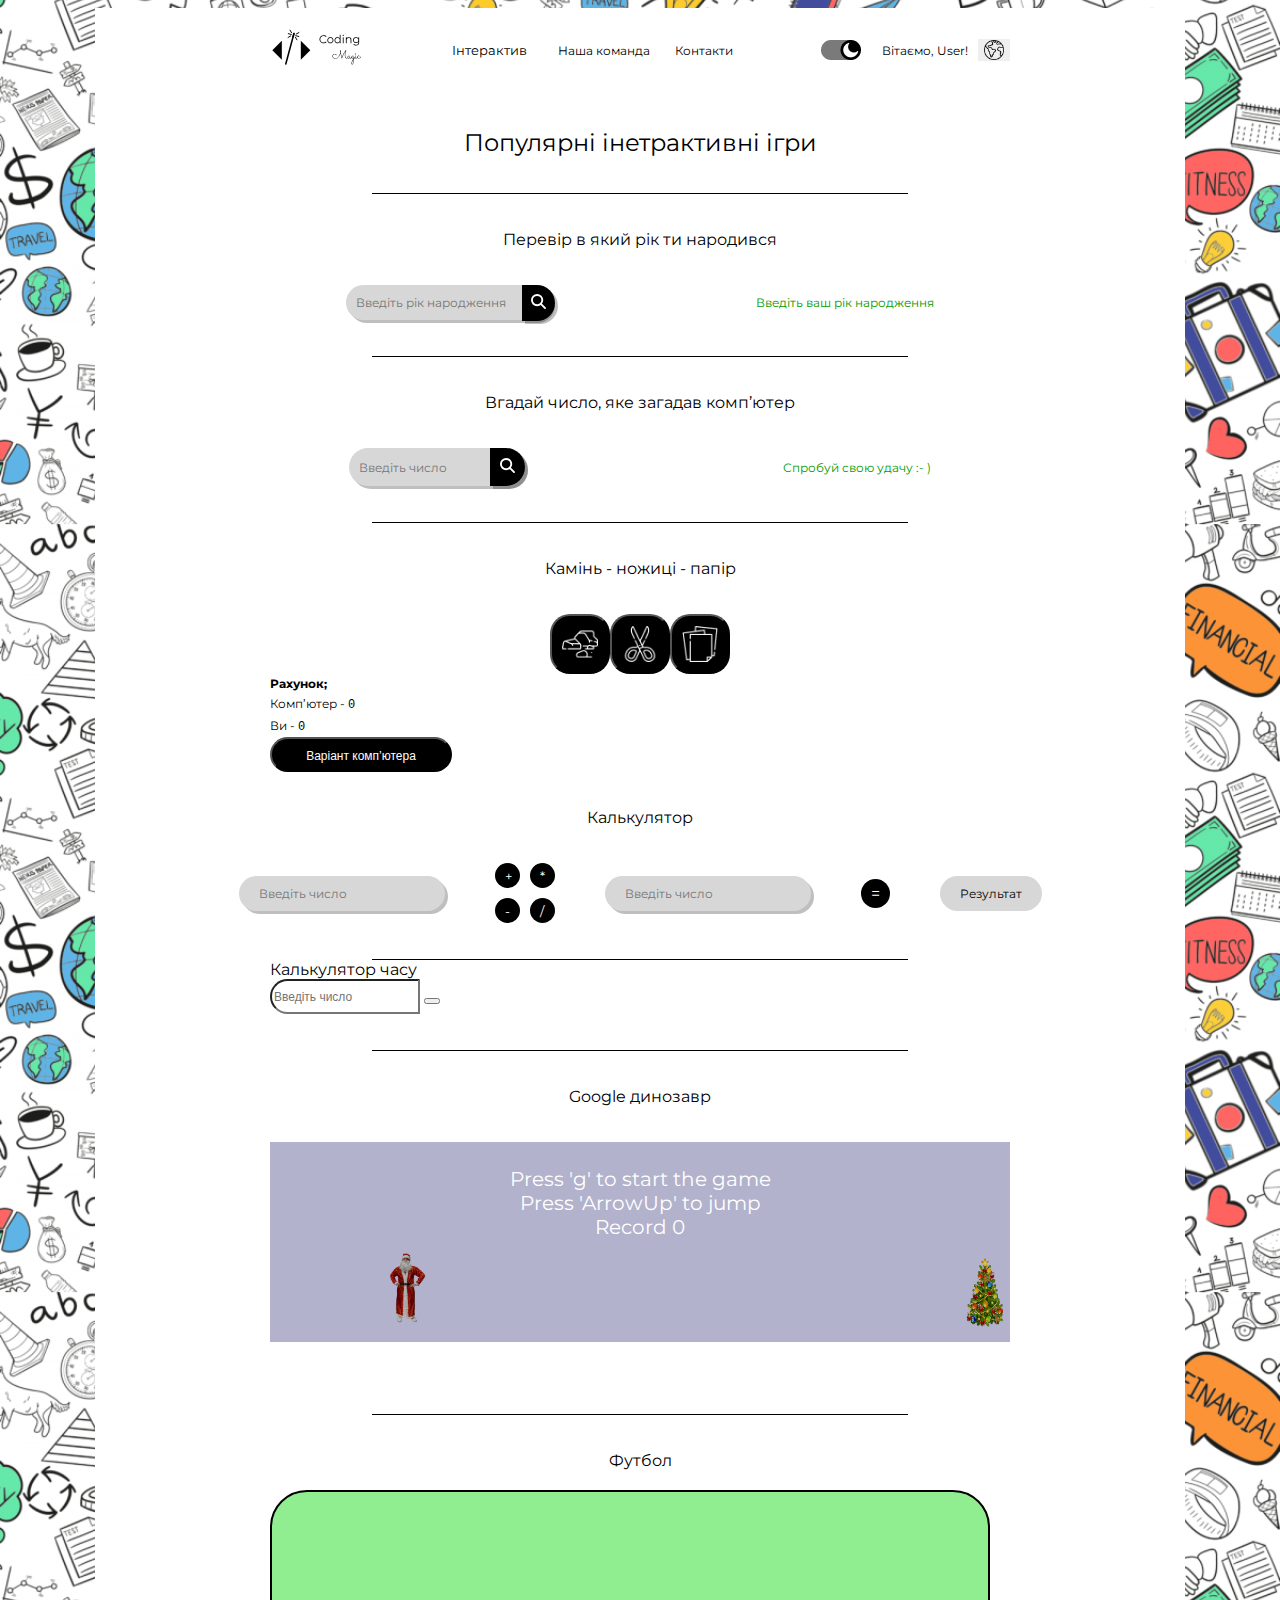
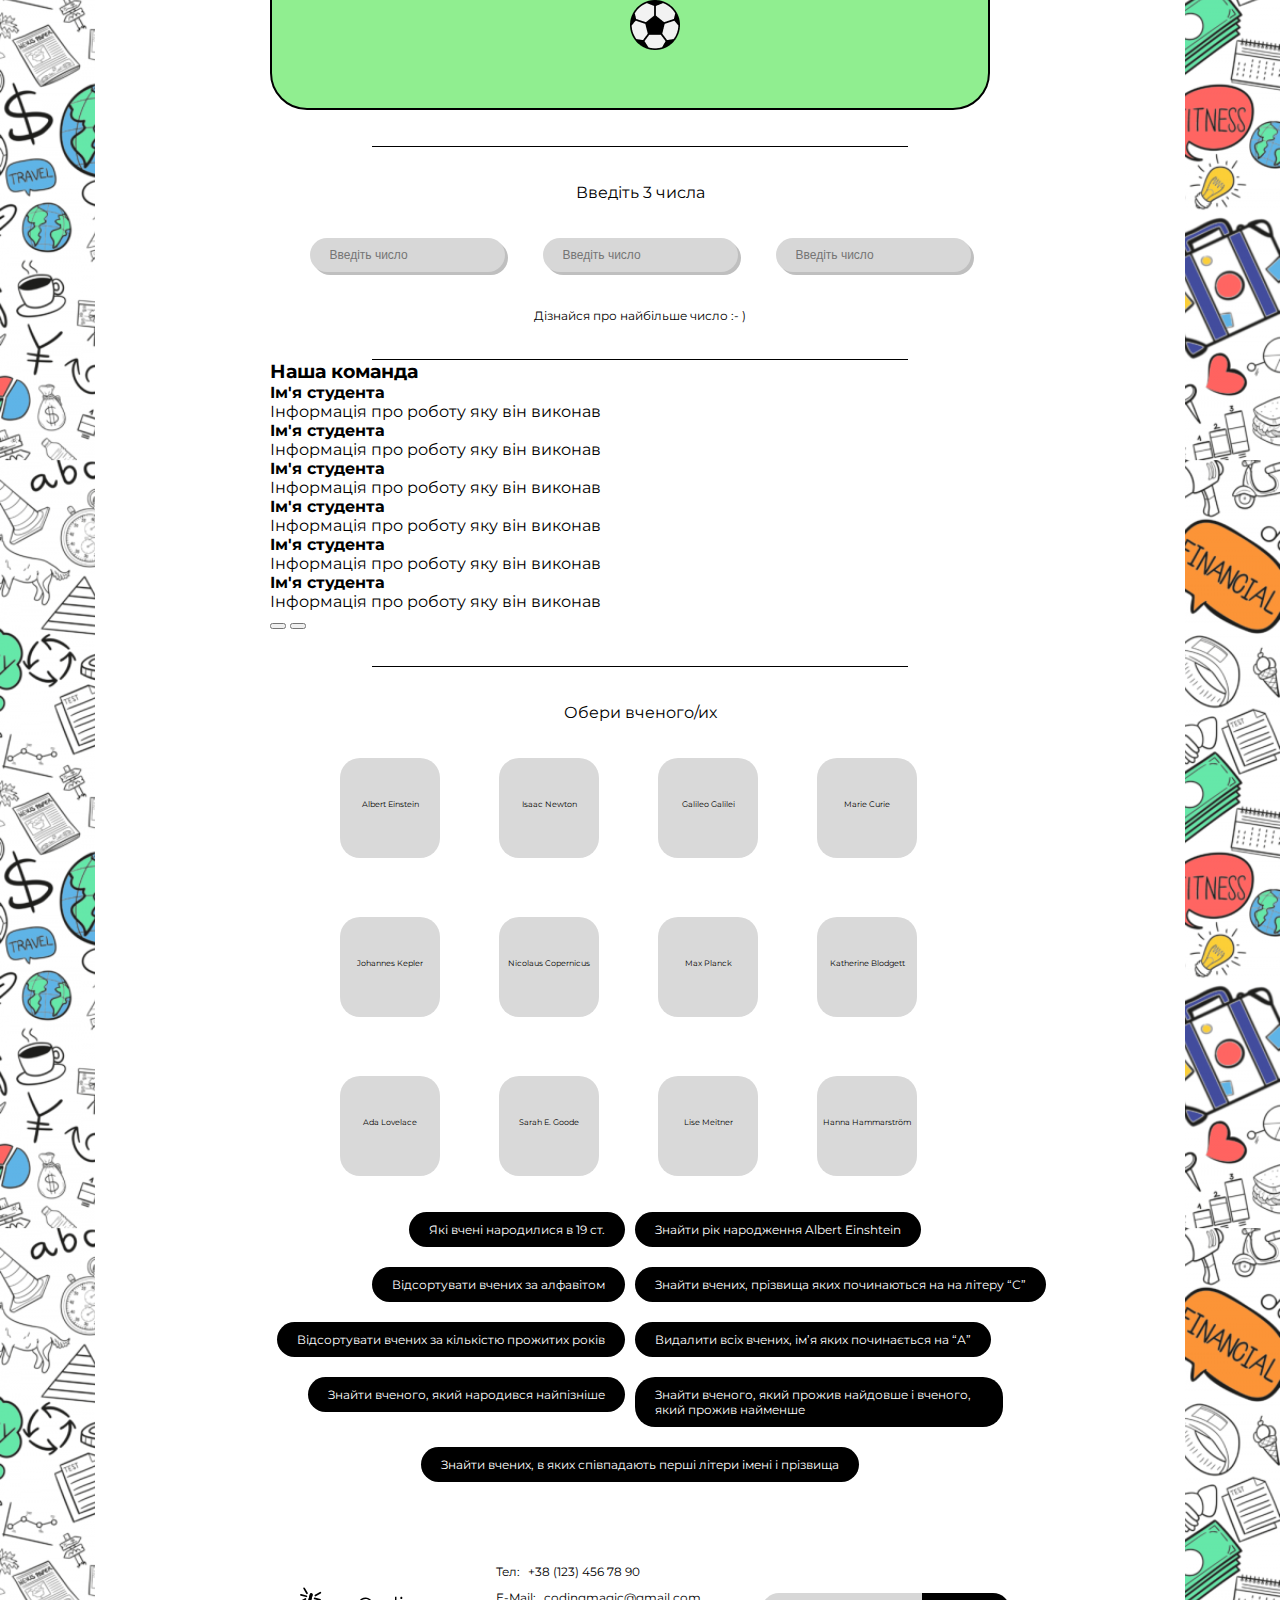
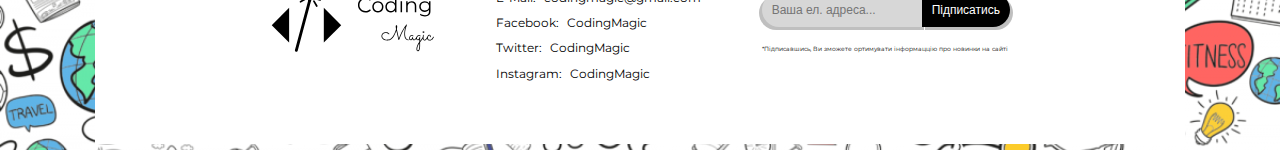
==== index.html @ 69a8126e "second push" ====
<!DOCTYPE html>
<html lang="ru">
  <head>
    <meta charset="UTF-8" />
    <meta name="viewport" content="width=device-width, initial-scale=1.0" />
    <title>JS PROJECT</title>
    <link rel="icon" type="image/png" href="./images/favicon.png" />
    <link rel="preconnect" href="https://fonts.googleapis.com" />
    <link rel="preconnect" href="https://fonts.gstatic.com" crossorigin />
    <link
      href="https://fonts.googleapis.com/css2?family=Montserrat:ital,wght@0,100..900;1,100..900&display=swap"
      rel="stylesheet"
    />
    <link rel="stylesheet" href="/sass/index.css" />
    <script type="module" src="/js/header.js"></script>
    <script type="module" src="/js/card-one.js"></script>
    <script type="module" src="/js/card-two.js"></script>
    <script type="module" src="/js/card-three.js"></script>
    <script type="module" src="/js/card-four.js"></script>
    <script type="module" src="/js/card-five.js"></script>
    <script type="module" src="/js/card-six.js"></script>
    <script type="module" src="/js/card-seven.js"></script>
    <script type="module" src="/js/card-eight.js"></script>
    <script type="module" src="/js/card-nine.js"></script>
    <script type="module" src="/js/card-ten.js"></script>
    <script type="module" src="/js/footer.js"></script>
  </head>
  <body>
    <header class="header">
      <div class="container">
        <ul class="header__list">
          <li class="header__item">
            <a href="./index.html">
              <svg class="logo" width="93px" height="38px">
                <use href="./images/symbol-defs.svg#icon-logo"></use>
              </svg>
            </a>
          </li>
          <li class="header__item">
            <ul class="header__nav">
              <li class="header__nav-item">
                <button type="button" class="header__text">Інтерактив</button>
                <ul class="header__select">
                  <li class="header__select-item">
                    <a href="#" id="header-all" class="header__select-link">Усe</a>
                  </li>
                  <li class="header__select-item">
                    <a href="#" id="header-nums" class="header__select-link"
                      >Числовий</a
                    >
                  </li>
                  <li class="header__select-item">
                    <a href="#" id="header-games" class="header__select-link"
                      >Ігровий</a
                    >
                  </li>
                  <li class="header__select-item">
                    <a href="#" id="header-see" class="header__select-link"
                      >Ознайомчий</a
                    >
                  </li>
                </ul>
              </li>
              <li class="header__nav-item">
                <a class="header__link" width="100px" href="index.html#card-nine"
                  >Наша команда</a
                >
              </li>
              <li class="header__nav-item">
                <a class="header__link" href="index.html#footer">Контакти</a>
              </li>
            </ul>
          </li>
          <li class="header__item">
            <div class="header__wrap">
              <button id="header-btn" class="header__btn">
                <img width="40px" height="20px" id="header-theme" src="./images/dark-version.png" alt="">
              </button>
              <p class="header__btn-text">Вітаємо, User!</p>
              <button type="button" class="header__open-modal" data-modal-open>
                <img
                  width="20px"
                  height="20px"
                  class="header__img"
                  src="./images/earth.png"
                  alt=""
                />
              </button>
              <div class="backdrop is-hidden" data-modal>
                <div class="modal">
                  <button
                    type="button"
                    class="modal__close-button"
                    data-modal-close
                  >
                    <svg width="15px" height="15px">
                      <use href="./images/symbol-defs.svg#icon-close-modal"></use>
                    </svg>
                  </button>
                  <p class="modal__text">
                    Привіт! <br />Ви потрапили на сайт інтерактивних ігор та завдань
                    <br />
                    Надіємось, що вам сподобається і ви отримаєте позитивні емоції!
                    <br />
                    Бажаємо Вам гарно провести час!
                  </p>
                  <form class="modal__form">
                    <label class="modal__label">Введіть своє ім’я:</label>
                    <input
                      type="text"
                      class="modal__input"
                      required
                      placeholder="Ваше ім’я..."
                      id="modal-input"
                    />
                    <button class="modal__btn" id="modal-btn">Зберегти</button>
                  </form>
                </div>
              </div>
            </div>
          </li>
        </ul>
      </div>
    </header>
    <section class="card-one">
      <div class="container">
        <h2 class="card-one__title">Популярні інетрактивні ігри</h2>
        <div class="card-two__line"></div>
        <h3 class="card-one__text">Перевір в який рік ти народився</h3>
        <div class="card-one__wrap">
          <form class="card-one__form">
            <input type="number" id="birthYear" class="card-one__input" placeholder="Введіть рік народження"/>
            <button id="checkButton" class="card-one__button">
              <svg width="15px" height="15px">
                <use href="./images/symbol-defs.svg#icon-lupa"></use>
              </svg>
            </button>
          </form>
          <span id="result">Введіть ваш рік народження</span>
        </div>
        <div class="card-two__line"></div>
      </div>
    </section>
    <section class="card-two">
      <div class="container">
        <h2 class="card-two__title">Вгадай число, яке загадав комп’ютер</h2>
        <div class="card-two__content">
          <form class="card-two__form">
            <input
            type="number"
            id="card-two-input"
            class="card-two__input"
            placeholder="Введіть число"
            required
          />
          <button class="card-two__btn" id="card-two-btn" type="button">
            <svg width="15px" height="15px">
              <use href="./images/symbol-defs.svg#icon-lupa"></use>
            </svg>
          </button>
          </form>
          <p class="card-two__text">Спробуй свою удачу :- )</p>
        </div>
        <div class="card-two__line"></div>
      </div>
    </section>
    <section class="card-three">
      <div class="container">
        <h2 class="card-three__text">Камінь - ножиці - папір</h2>
    
        <div class="card-three__form">
          <button class="card-three__stone" id="card-three-stone" type="button">
            <img src="./images/stone.png" alt="камінь" />
          </button>
          <button class="card-three__scissors" id="card-three-scissors" type="button">
            <img src="./images/scissors.png" alt="ножиці" />
          </button>
          <button class="card-three__paper" id="card-three-paper" type="button">
            <img src="./images/paper.png" alt="папір" />
          </button>
        </div>
    
        <div class="card-three__list">
          <h3 class="card-three__item">Рахунок;</h3>
          <p class="card-three__item">Комп’ютер - <samp id="card-three-item">0</samp></p>
          <p class="card-three__item">Ви - <samp id="card-three-item">0</samp></p>
        </div>
        <h4 class="card-three__block" id="card-three-block"></h4>
    
        <button class="card-three__btn" id="card-three-btn">Варіант комп’ютера</button>
        <div class="card-three__line"></div>
      </div>
    </section>
    <section class="card-four">
      <div class="container">
        <h2 class="card-four__title">Калькулятор</h2>
        <div class="card-four__content">
          <input
            class="card-four__input"
            type="number"
            placeholder="Введіть число"
            id="n1"
          />
          <ul class="card-four__list" id="operators">
            <li class="card-four__operation">
              <button class="card-four__button" id="add">+</button>
              <button class="card-four__button" id="remove">-</button>
            </li>
            <li class="card-four__operation">
              <button class="card-four__button" id="moltiplicate">*</button>
              <button class="card-four__button" id="divis">/</button>
            </li>
          </ul>
          <input
            class="card-four__input"
            type="number"
            placeholder="Введіть число"
            id="n2"
          />
          <span class="card-four__span">=</span>
          <p class="card-four__input" id="result-four">Результат</p>
        </div>
        <div class="card-two__line"></div>
      </div>
    </section>
    <section class="card-five">
      <div class="card-five__link container">
        <h2 class="card-five__title">Калькулятор часу</h2>
    
        <form action="">
          <input
            class="card-five__input"
            type="text"
            id="name"
            placeholder="Введіть число"
          />
          <button class="card-five__btn">
            <!-- <img class="card-five-icon" src="Group 104.png" alt="" /> -->
          </button>
          <div class="card-two__line"></div>
        </form>
      </div>
    </section>
    <section class="card-six dino container">
      <h2 class="dino-title">Google динозавр</h2>
      <div class="dino-container">
        <div class="dino-overlay">
          <p class="dino-results"></p>
          <button class="dino-but">
            Restart
            <svg
              xmlns="http://www.w3.org/2000/svg"
              viewBox="0 0 50 50"
              width="35px"
              height="35px"
            >
              <path
                d="M 25 2 A 1.0001 1.0001 0 1 0 25 4 C 36.609534 4 46 13.390466 46 25 C 46 36.609534 36.609534 46 25 46 C 13.390466 46 4 36.609534 4 25 C 4 18.307314 7.130711 12.364806 12 8.5195312 L 12 15 A 1.0001 1.0001 0 1 0 14 15 L 14 6.5507812 L 14 5 L 4 5 A 1.0001 1.0001 0 1 0 4 7 L 10.699219 7 C 5.4020866 11.214814 2 17.712204 2 25 C 2 37.690466 12.309534 48 25 48 C 37.690466 48 48 37.690466 48 25 C 48 12.309534 37.690466 2 25 2 z"
              />
            </svg>
          </button>
        </div>
        <p class="dino-points"></p>
        <img
          class="dino-player"
          src="./images/mykola.png"
        />
        <img
          class="dino-cactus"
          src="./images/tree.png"
        />
      </div>
    </section>
    <section class="card-seven">
      <div class="container">
        <div class="card-two__line"></div>
        <h2 class="card-seven__title">Футбол</h2>
        <div id="pool" class="pool">
          <img id="ball" class="ball" src="./images/ball.png" alt="ball" />
        </div>
        <div class="card-two__line"></div>
      </div>
    </section>
    <section class="card-eight">
      <div class="container">
        <h2 class="card-eight__title">Введіть 3 числа</h2>
        <div class="card-eight__content">
          <input
            type="text"
            class="card-eight__input"
            id="card-eight-input-one"
            placeholder="Введіть число"
            required
          />
          <input
            type="text"
            class="card-eight__input"
            id="card-eight-input-two"
            placeholder="Введіть число"
            required
          />
          <input
            type="text"
            class="card-eight__input"
            id="card-eight-input-three"
            placeholder="Введіть число"
            required
          />
        </div>
        <p class="card-eight__text">Дізнайся про найбільше число :- )</p>
        <div class="card-two__line"></div>
      </div>
    </section>
    <section class="card-nine" id="card-nine">
      <div class="container">
      <h3>Наша команда</h3>
      <div class="div-card">
          <div class="one">
              <!-- <img src="" alt=""> -->
              <h4>Ім'я студента</h4>
              <p>Інформація про роботу яку він виконав</p>
          </div>
          <div class="two">
  <!--             <img src=""
                   alt=""> -->
              <h4>Ім'я студента</h4>
              <p>Інформація про роботу яку він виконав</p>
          </div>
          <div class="three">
  <!--             <img src=""
                   alt=""> -->
              <h4>Ім'я студента</h4>
              <p>Інформація про роботу яку він виконав</p>
          </div>
          <div class="four">
  <!--             <img src=""
                   alt=""> -->
              <h4>Ім'я студента</h4>
              <p>Інформація про роботу яку він виконав</p>
          </div>
          <div class="five">
  <!--             <img src=""
                   alt=""> -->
              <h4>Ім'я студента</h4>
              <p>Інформація про роботу яку він виконав</p>
          </div>
          <div class="six">
  <!--             <img src=""
                   alt=""> -->
              <h4>Ім'я студента</h4>
              <p>Інформація про роботу яку він виконав</p>
          </div>
          <ul>
              <li class="mini-line"></li>
              <li class="mini-line"></li>
              <li class="mini-line"></li>
          </ul>
          <button class="our-team-btn"></button>
          <button class="our-team-btn"></button>
          <div class="line"></div>
      </div>
      </div>
  </section>
  <section class="card-ten">
    <div class="container">
      <div class="card-two__line"></div>
      <h2 class="card-ten__title">Обери вченого/их</h2>
      <ul class="card-ten__list">
        <li class="card-ten__item">
          <p class="card-ten__text">Albert Einstein</p>
        </li>
        <li class="card-ten__item">
          <p class="card-ten__text">Isaac Newton</p>
        </li>
        <li class="card-ten__item">
          <p class="card-ten__text">Galileo Galilei</p>
        </li>
        <li class="card-ten__item">
          <p class="card-ten__text">Marie Curie</p>
        </li>
        <li class="card-ten__item">
          <p class="card-ten__text">Johannes Kepler</p>
        </li>
        <li class="card-ten__item">
          <p class="card-ten__text">Nicolaus Copernicus</p>
        </li>
        <li class="card-ten__item">
          <p class="card-ten__text">Max Planck</p>
        </li>
        <li class="card-ten__item">
          <p class="card-ten__text">Katherine Blodgett</p>
        </li>
        <li class="card-ten__item">
          <p class="card-ten__text">Ada Lovelace</p>
        </li>
        <li class="card-ten__item">
          <p class="card-ten__text">Sarah E. Goode</p>
        </li>
        <li class="card-ten__item">
          <p class="card-ten__text">Lise Meitner</p>
        </li>
        <li class="card-ten__item">
          <p class="card-ten__text">Hanna Hammarström</p>
        </li>
      </ul>
      <ul class="card-ten__button">
        <li class="card-ten__wrap">
          <ul class="card-ten__button-one">
            <li class="card-ten__button-item">
              <button class="card-ten__btn" id="btn1" type="button">
                Які вчені народилися в 19 ст.
              </button>
            </li>
            <li class="card-ten__button-item">
              <button class="card-ten__btn" id="btn2" type="button">
                Відсортувати вчених за алфавітом
              </button>
            </li>
            <li class="card-ten__button-item">
              <button class="card-ten__btn" id="btn3" type="button">
                Відсортувати вчених за кількістю прожитих років
              </button>
            </li>
            <li class="card-ten__button-item">
              <button class="card-ten__btn" id="btn4" type="button">
                Знайти вченого, який народився найпізніше
              </button>
            </li>
          </ul>
          <ul class="card-ten__button-two">
            <li class="card-ten__button-item">
              <button class="card-ten__btn" id="btn5" type="button">
                Знайти рік народження Albert Einshtein
              </button>
            </li>
            <li class="card-ten__button-item">
              <button class="card-ten__btn" id="btn6" type="button">
                Знайти вчених, прізвища яких починаються на на літеру “С”
              </button>
            </li>
            <li class="card-ten__button-item">
              <button class="card-ten__btn" id="btn7" type="button">
                Видалити всіх вчених, ім’я яких починається на “А”
              </button>
            </li>
            <li class="card-ten__button-item">
              <button class="card-ten__btn" id="btn8" type="button">
                Знайти вченого, який прожив найдовше і вченого, який прожив найменше
              </button>
            </li>
          </ul>
        </li>
        <li class="card-ten__last-btn">
          <button class="card-ten__btn" id="btn9" type="button">
            Знайти вчених, в яких співпадають перші літери імені і прізвища
          </button>
        </li>
      </ul>
    </div>
  </section>
  <footer class="footer" id="footer">
    <div class="container">
      <ul class="footer__list">
        <li class="footer__item">
          <a href="./index.html">
            <svg class="logo" width="165px" height="70px">
              <use href="./images/symbol-defs.svg#icon-logo"></use>
            </svg>
          </a>
        </li>
        <li class="footer__item">
          <ul class="footer__contact">
            <li class="footer__contact-item">
              <p class="footer__contact-text">Тел: </p>
              <a class="footer__link" href="tel:+381234567890"
                > +38 (123) 456 78 90</a
              >
            </li>
            <li class="footer__contact-item">
              <p class="footer__contact-text">E-Mail: </p>
              <a class="footer__link" href="mailto:codingmagic@gmail.com"
                > codingmagic@gmail.com</a
              >
            </li>
            <li class="footer__contact-item">
              <p class="footer__contact-text">Facebook: </p>
              <a class="footer__link" href="#"> CodingMagic</a>
            </li>
            <li class="footer__contact-item">
              <p class="footer__contact-text">Twitter: </p>
              <a class="footer__link" href="#"> CodingMagic</a>
            </li>
            <li class="footer__contact-item">
              <p class="footer__contact-text">Instagram: </p>
              <a class="footer__link" href="#"> CodingMagic</a>
            </li>
          </ul>
        </li>
        <li class="footer__item">
          <div class="footer__subscribe">
            <form class="footer__form">
              <input
                type="email"
                required
                id="footer-input"
                class="footer__input"
                placeholder="Ваша ел. адреса..."
              />
              <button
                type="submit"
                class="footer__btn"
                footer-modal-open
                id="footer-btn"
              >
                Підписатись
              </button>
            </form>
            <div class="backdrop is-hidden" footer-modal>
              <div class="footer-modal">
                <button
                  type="button"
                  class="footer-modal__close-button"
                  footer-modal-close
                >
                  <svg width="15px" height="15px">
                    <use href="./images/symbol-defs.svg#icon-close-modal"></use>
                  </svg>
                </button>
                <h2 class="footer-modal__title">Дякую за підписку!</h2>
              </div>
            </div>
            <p class="footer__subtext">
              *Підписавшись, Ви зможете ортимувати інформаццію про новинки на
              сайті
            </p>
          </div>
        </li>
      </ul>
    </div>
  </footer>
                                          
  </body>
</html>
---- sass/index.css ----
html {
  scroll-behavior: smooth;
}

body {
  box-sizing: border-box;
  font-family: "Montserrat", sans-serif;
  background-image: url(../images/background.png);
  background-size: 100%;
  background-position: center;
}

.container {
  max-width: 1090px;
  padding: 0 175px;
  margin: 0 auto;
  background-color: #fff;
  color: #000;
}

.dark-theme {
  color: #fff;
  background-color: rgb(138, 132, 132);
}
.dark-theme .pool {
  background-color: rgb(75, 128, 75);
}
.dark-theme input {
  background-color: rgb(90, 90, 90);
  color: #fff;
}
.dark-theme a {
  color: #fff;
}
.dark-theme p {
  color: white;
}
.dark-theme .modal {
  background-color: rgb(54, 54, 54);
}
.dark-theme #result {
  color: white;
}
.dark-theme h2 {
  color: white;
}
.dark-theme .footer-modal {
  background-color: rgb(54, 54, 54);
}
.dark-theme .card-ten__item {
  background-color: rgb(54, 54, 54);
}
.dark-theme .dino-points {
  color: black;
  font-weight: 700;
}
.dark-theme .dino-container {
  background-color: rgb(64, 46, 224);
}
.dark-theme .header__select-link {
  background-color: rgb(54, 54, 54);
}
.dark-theme .header__select-link:hover {
  color: rgb(54, 54, 54);
}
.dark-theme .header__select {
  border: 1px solid white;
  background-color: rgb(54, 54, 54);
}
.dark-theme .header__text {
  color: white;
}
.dark-theme .logo {
  fill: white;
}
.dark-theme .card-four__input {
  background-color: rgb(90, 90, 90);
  color: #fff;
}

.light-theme {
  background-color: #fff;
  color: #000;
}

input {
  font-size: 12px;
}

ul,
ol {
  list-style: none;
  padding: 0;
  margin: 0;
}

h1,
h2,
h3,
h4,
h5,
h6,
p {
  margin-bottom: 0;
  margin-top: 0;
}

a {
  text-decoration: none;
  cursor: pointer;
}

*,
::after,
::before {
  box-sizing: border-box;
}

img {
  display: block;
  width: 100%;
}

.header__link {
  font-size: 12px;
  color: #000;
  display: block;
}
.header__nav-item {
  font-size: 12px;
  color: #000;
  display: block;
}
.header__nav-item:not(:last-child) {
  margin-right: 25px;
}
.header__btn-text {
  color: #000;
  font-size: 12px;
  position: relative;
}
.header__text {
  font-family: "Montserrat";
  background-color: transparent;
  border: none;
  display: flex;
  align-items: center;
}
.header__svg {
  margin-left: 8px;
}
.header__select {
  display: none;
  font-size: 12px;
  color: #000;
  position: absolute;
  top: 80px;
  left: 600px;
  border-radius: 0 0 20px 20px;
  border-bottom: 1px solid #000;
  border-left: 1px solid #000;
  border-right: 1px solid #000;
  background-color: white;
}
.header__select-link {
  padding: 10px 49px;
  display: flex;
  justify-content: center;
  font-size: 12px;
  color: #000;
  transition: background ease-in-out 200ms;
}
.header__select-link:hover {
  background-color: #f1f1f1;
}
.header__select-link:last-child {
  border-radius: 20px;
}
.header__btn {
  background-color: transparent;
  border: none;
  cursor: pointer;
  margin-right: 15px;
}
.header__open-modal {
  margin-left: 10px;
  border: none;
  cursor: pointer;
  background-color: transperent;
}
.header__list {
  display: flex;
  align-items: center;
  justify-content: space-between;
  padding: 21px 0;
}
.header__nav {
  display: flex;
  align-items: center;
}
.header__wrap {
  display: flex;
  align-items: center;
  justify-content: space-around;
}

.backdrop {
  position: fixed;
  top: 0;
  left: 0;
  width: 100%;
  height: 100%;
  background-color: rgba(0, 0, 0, 0.2);
}

.backdrop.is-hidden {
  opacity: 0;
  visibility: hidden;
  pointer-events: none;
}

.modal {
  padding: 30px;
  position: absolute;
  top: 50%;
  left: 50%;
  transform: translate(-50%, -50%);
  width: 576px;
  background-color: #fff;
  border-radius: 20px;
  box-shadow: 0px 2px 1px 0px rgba(0, 0, 0, 0.2), 0px 1px 1px 0px rgba(0, 0, 0, 0.14), 0px 1px 3px 0px rgba(0, 0, 0, 0.12);
}
.modal__close-button {
  background-color: transparent;
  border: none;
  position: relative;
  left: 499px;
  cursor: pointer;
}
.modal__text {
  font-size: 12px;
  text-align: center;
  margin-bottom: 42px;
}
.modal__label {
  font-size: 12px;
  text-align: center;
  margin-bottom: 18px;
}
.modal__input {
  border-radius: 20px;
  padding: 10px 0 10px 10px;
  background-color: #D7D7D7;
  color: #7E7E7E;
  border: none;
  margin: 0 auto;
  margin-bottom: 18px;
  width: 169px;
}
.modal__btn {
  margin: 0 auto;
  box-shadow: 3px 3px 0 0 rgba(0, 0, 0, 0.25);
  border-radius: 20px;
  padding: 10px 20px;
  border: none;
  background-color: #000;
  color: #fff;
  display: flex;
  cursor: pointer;
  justify-content: center;
}
.modal__form {
  display: flex;
  flex-direction: column;
  background-image: url(../images/modal-hello.png);
  background-repeat: no-repeat;
  background-size: 100%;
}

.logo {
  fill: black;
}

.header__select {
  display: none;
}

.header__select.visible {
  display: block;
}

.card-one__title {
  font-size: 24px;
  display: flex;
  justify-content: center;
  padding-top: 36px;
  font-weight: 400;
}

.card-one__line {
  margin: 0 auto;
  margin-top: 36px;
  border: 1px solid black;
}

.card-one__text {
  margin-top: 36px;
  font-size: 16px;
  display: flex;
  justify-content: center;
  font-weight: 400;
}

.card-one__input {
  border: none;
  border-radius: 20px;
  padding: 10px;
  padding-right: 30px;
  background-color: #D7D7D7;
  box-shadow: 3px 3px 0 0 rgba(0, 0, 0, 0.25);
  font-family: "Montserrat";
}

.card-one__button {
  cursor: pointer;
  margin-left: -30px;
  border: none;
  padding: 9px;
  border-radius: 0 20px 20px 0;
  background-color: #000;
  box-shadow: 3px 3px 0 0 rgba(0, 0, 0, 0.25);
  margin-bottom: -1px;
  margin-right: 50px;
}

.card-one__form {
  display: flex;
  align-items: center;
}

.card-one__wrap {
  display: flex;
  align-items: center;
  justify-content: space-around;
  margin-top: 36px;
}

#result {
  font-size: 12px;
  color: #039900;
}

.card-two__title {
  font-size: 16px;
  font-weight: 400;
  display: flex;
  justify-content: center;
  padding-top: 36px;
  margin-bottom: 36px;
}
.card-two__input {
  border: none;
  border-radius: 20px;
  padding: 10px;
  padding-right: 0px;
  background-color: #D7D7D7;
  box-shadow: 3px 3px 0 0 rgba(0, 0, 0, 0.25);
  font-family: "Montserrat";
}
.card-two__form {
  display: flex;
  margin-right: 100px;
}
.card-two__btn {
  cursor: pointer;
  margin-left: -35px;
  border: none;
  padding: 10px;
  border-radius: 0 20px 20px 0;
  background-color: #000;
  box-shadow: 3px 3px 0 0 rgba(0, 0, 0, 0.25);
}
.card-two__text {
  font-size: 12px;
  color: #039900;
}
.card-two__content {
  display: flex;
  justify-content: space-around;
  align-items: center;
}
.card-two__line {
  width: 536px;
  padding-top: 36px;
  border-bottom: 1px solid #000;
  margin: 0 auto;
}

.card-three__text {
  font-size: 16px;
  color: #000;
  text-align: center;
  padding-top: 36px;
  font-weight: 400;
  margin-bottom: 36px;
}

.card-three__form {
  display: flex;
  justify-content: center;
  align-items: center;
}

.card-three__stone {
  border-radius: 20px;
  padding: 10px;
  width: 60px;
  height: 60px;
  background: #000;
  cursor: pointer;
}

.card-three__scissors {
  border-radius: 20px;
  padding: 10px;
  width: 60px;
  height: 60px;
  background: #000;
  cursor: pointer;
  right: 38px;
  left: 38px;
}

.card-three__paper {
  border-radius: 20px;
  padding: 10px;
  width: 60px;
  height: 60px;
  background: #000;
  cursor: pointer;
}

.card-three__item {
  font-size: 12px;
  line-height: 170%;
  color: #000;
}

.card-three__block {
  font-size: 12px;
  color: #039900;
}

.card-three__btn {
  border-radius: 20px;
  padding: 10px 20px;
  width: 182px;
  height: 35px;
  background: #000;
  color: #fff;
  cursor: pointer;
  font-size: 12px;
  color: #fff;
}

.card-three__btn:hover {
  background-color: #fff;
  color: #000;
}

.card-four__title {
  font-family: "Montserrat";
  display: flex;
  font-size: 16px;
  font-weight: 400;
  justify-content: center;
  margin-bottom: 36px;
  padding-top: 36px;
}

.card-four__list {
  list-style: none;
  display: flex;
}

.card-four__content {
  display: flex;
  justify-content: center;
  align-items: center;
  gap: 50px;
}

.card-four__operation {
  display: flex;
  flex-direction: column;
}
.card-four__operation:not(:last-child) {
  margin-right: 10px;
}

.card-four__button {
  font-family: "Montserrat";
  cursor: pointer;
  width: 25px;
  height: 25px;
  background-color: #000;
  color: #fff;
  border: none;
  border-radius: 100%;
  padding: 5px 10px;
  transition: background ease-in-out 250ms, border ease-in-out 250ms;
}
.card-four__button:not(:last-child) {
  margin-bottom: 10px;
}
.card-four__button:hover {
  border: 1px solid #000;
  color: #000;
  background-color: #fff;
}

.card-four__input {
  padding: 10px 20px;
  font-family: "Montserrat";
  border: none;
  background-color: #d7d7d7;
  border-radius: 20px;
  font-size: 12px;
}
.card-four__input:not(:last-child) {
  box-shadow: 3px 3px 0 0 rgba(0, 0, 0, 0.25);
}

.card-four__span {
  padding: 5px 10px;
  background-color: #000;
  color: #fff;
  border: none;
  border-radius: 100%;
}

.card-five-btn {
  border-radius: 0 20px 20px 0;
  background-color: #000;
}

.card-five__icon {
  border-top-right-radius: 50px;
  border-bottom-right-radius: 50px;
  width: 30px;
  height: 30px;
}

.card-five__title {
  font-weight: 400;
  font-size: 16px;
  color: #000;
}

.card-five__input {
  border-top-left-radius: 50px;
  border-bottom-left-radius: 50px;
  width: 150px;
  height: 35px;
}

.dino {
  padding-bottom: 36px;
  margin: 0 auto;
}

.dino-title {
  font-weight: 400;
  font-size: 16px;
  text-align: center;
  padding-top: 36px;
}

.dino-container {
  margin-top: 36px;
  width: 100%;
  height: 200px;
  position: relative;
  overflow: hidden;
  background-repeat: repeat-x;
  background-position-y: bottom;
  background-color: rgb(223, 223, 255);
}

.dino-results {
  color: white;
  font-size: 20px;
  text-align: center;
}

.dino-but {
  fill: white;
  color: white;
  background-color: transparent;
  border: 0;
  display: flex;
  align-items: center;
  justify-content: space-between;
  width: 140px;
  font-size: 20px;
  cursor: pointer;
  border: solid 2px;
  padding: 10px;
  border-radius: 15px;
  display: none;
}

.dino-overlay {
  width: 100%;
  height: 100%;
  z-index: 999;
  position: absolute;
  background-color: rgba(0, 0, 0, 0.2);
  display: flex;
  padding: 25px;
  gap: 20px;
  flex-direction: column;
  align-items: center;
}

.dino-points {
  right: 0;
  position: absolute;
}

.dino-player {
  width: 70px;
  height: 80px;
  transition: all 0.2s;
  position: absolute;
  bottom: 15px;
  left: 100px;
}

.dino-cactus {
  width: 50px;
  height: 70px;
  transition: all 0.2s;
  position: absolute;
  bottom: 15px;
  right: 0;
}

.pool {
  width: 720px;
  height: 220px;
  border-radius: 37px;
  background-color: lightgreen;
  position: relative;
  border: 2px solid black;
  padding-bottom: 36px;
}

.card-seven__title {
  padding-top: 36px;
  margin-bottom: 20px;
  font-family: "Montserrat";
  font-weight: 400;
  font-size: 16px;
  color: #000;
  text-align: center;
}

.ball {
  width: 50px;
  height: 50px;
  position: absolute;
  top: 50%;
  left: 50%;
  transition: top 0.5s ease, left 0.5s ease;
}

.card-eight__title {
  padding-top: 36px;
  font-size: 16px;
  display: flex;
  justify-content: center;
  margin-bottom: 36px;
  font-weight: 400;
}
.card-eight__content {
  display: flex;
  justify-content: center;
  margin-bottom: 36px;
}
.card-eight__input {
  border: none;
  border-radius: 20px;
  padding: 10px 20px;
  background-color: #D7D7D7;
  color: #7E7E7E;
  font-size: 12px;
  box-shadow: 3px 3px 0 0 rgba(0, 0, 0, 0.25);
}
.card-eight__input:not(:last-child) {
  margin-right: 38px;
}
.card-eight__text {
  font-size: 12px;
  display: flex;
  justify-content: center;
}
.card-eight__line {
  width: 536px;
  border-bottom: 1px solid #000;
  margin: 0 auto;
}

.card-ten__title {
  font-weight: 400;
  font-size: 16px;
  color: #000;
  display: flex;
  justify-content: center;
  padding-top: 36px;
  margin-bottom: 36px;
}

.card-ten__item {
  background-color: #d9d9d9;
  border-radius: 20px;
  width: 100px;
  height: 100px;
}

.card-ten__btn {
  font-size: 12px;
  color: #fff;
  border-radius: 20px;
  padding: 10px 20px;
  background-color: #000;
  border: none;
  margin-bottom: 20px;
  font-family: "Montserrat", sans-serif;
  display: flex;
  cursor: pointer;
}

.card-ten__text {
  font-size: 8px;
  line-height: 170%;
  text-align: center;
  color: #000;
  margin-top: 40px;
}

.card-ten__list {
  display: flex;
  flex-wrap: wrap;
  margin: 0 auto;
  margin-bottom: 36px;
  gap: 59px;
  width: 600px;
}

.card-ten__button {
  display: flex;
  flex-wrap: wrap;
  flex-direction: row;
  justify-content: center;
}

.card-ten__button-one {
  display: flex;
  flex-direction: column;
  width: 400px;
  align-items: end;
}

.card-ten__button-two {
  display: flex;
  flex-direction: column;
  width: 420px;
  align-items: start;
  margin-left: 10px;
}

.card-ten__wrap {
  display: flex;
  justify-content: center;
}

#btn8 {
  width: 368px;
  text-align: start;
}

.card-ten__last-btn {
  margin: 0 auto;
}

.footer__list {
  display: flex;
  justify-content: space-between;
  align-items: center;
}
.footer__contact {
  padding: 60px 0;
}
.footer__contact-text {
  font-size: 12px;
  line-height: 170%;
  font-family: "Montserrat";
}
.footer__contact-item {
  display: flex;
}
.footer__contact-item:not(:last-child) {
  margin-bottom: 5px;
}
.footer__link {
  color: #000;
  font-size: 12px;
  line-height: 170%;
  margin-left: 8px;
}
.footer__input {
  font-size: 12px;
  padding: 10px 0px 10px 10px;
  background-color: #D7D7D7;
  color: #7E7E7E;
  border-radius: 20px 0 0 20px;
  border: none;
  box-shadow: -3px 3px 0 0 rgba(0, 0, 0, 0.25);
}
.footer__btn {
  font-size: 12px;
  background-color: #000;
  color: #fff;
  border-radius: 0 20px 20px 0;
  border: none;
  padding: 10px;
  box-shadow: 3px 3px 0 0 rgba(0, 0, 0, 0.25);
  cursor: pointer;
  margin-left: -5px;
}
.footer__form {
  margin-bottom: 18px;
  display: flex;
}
.footer__subtext {
  font-size: 6px;
}

.footer-modal {
  padding: 30px;
  position: absolute;
  top: 50%;
  left: 50%;
  transform: translate(-50%, -50%);
  width: 576px;
  background-color: #fff;
  border-radius: 20px;
  box-shadow: 0px 2px 1px 0px rgba(0, 0, 0, 0.2), 0px 1px 1px 0px rgba(0, 0, 0, 0.14), 0px 1px 3px 0px rgba(0, 0, 0, 0.12);
}
.footer-modal__title {
  font-size: 20px;
  text-align: center;
  background-image: url(../images/modal-thanks.png);
  background-repeat: no-repeat;
  background-size: 80%;
  background-position: center;
  margin-top: 24px;
  padding-bottom: 100px;
}
.footer-modal__close-button {
  background-color: transparent;
  border: none;
  position: relative;
  left: 499px;
  cursor: pointer;
}/*# sourceMappingURL=index.css.map */
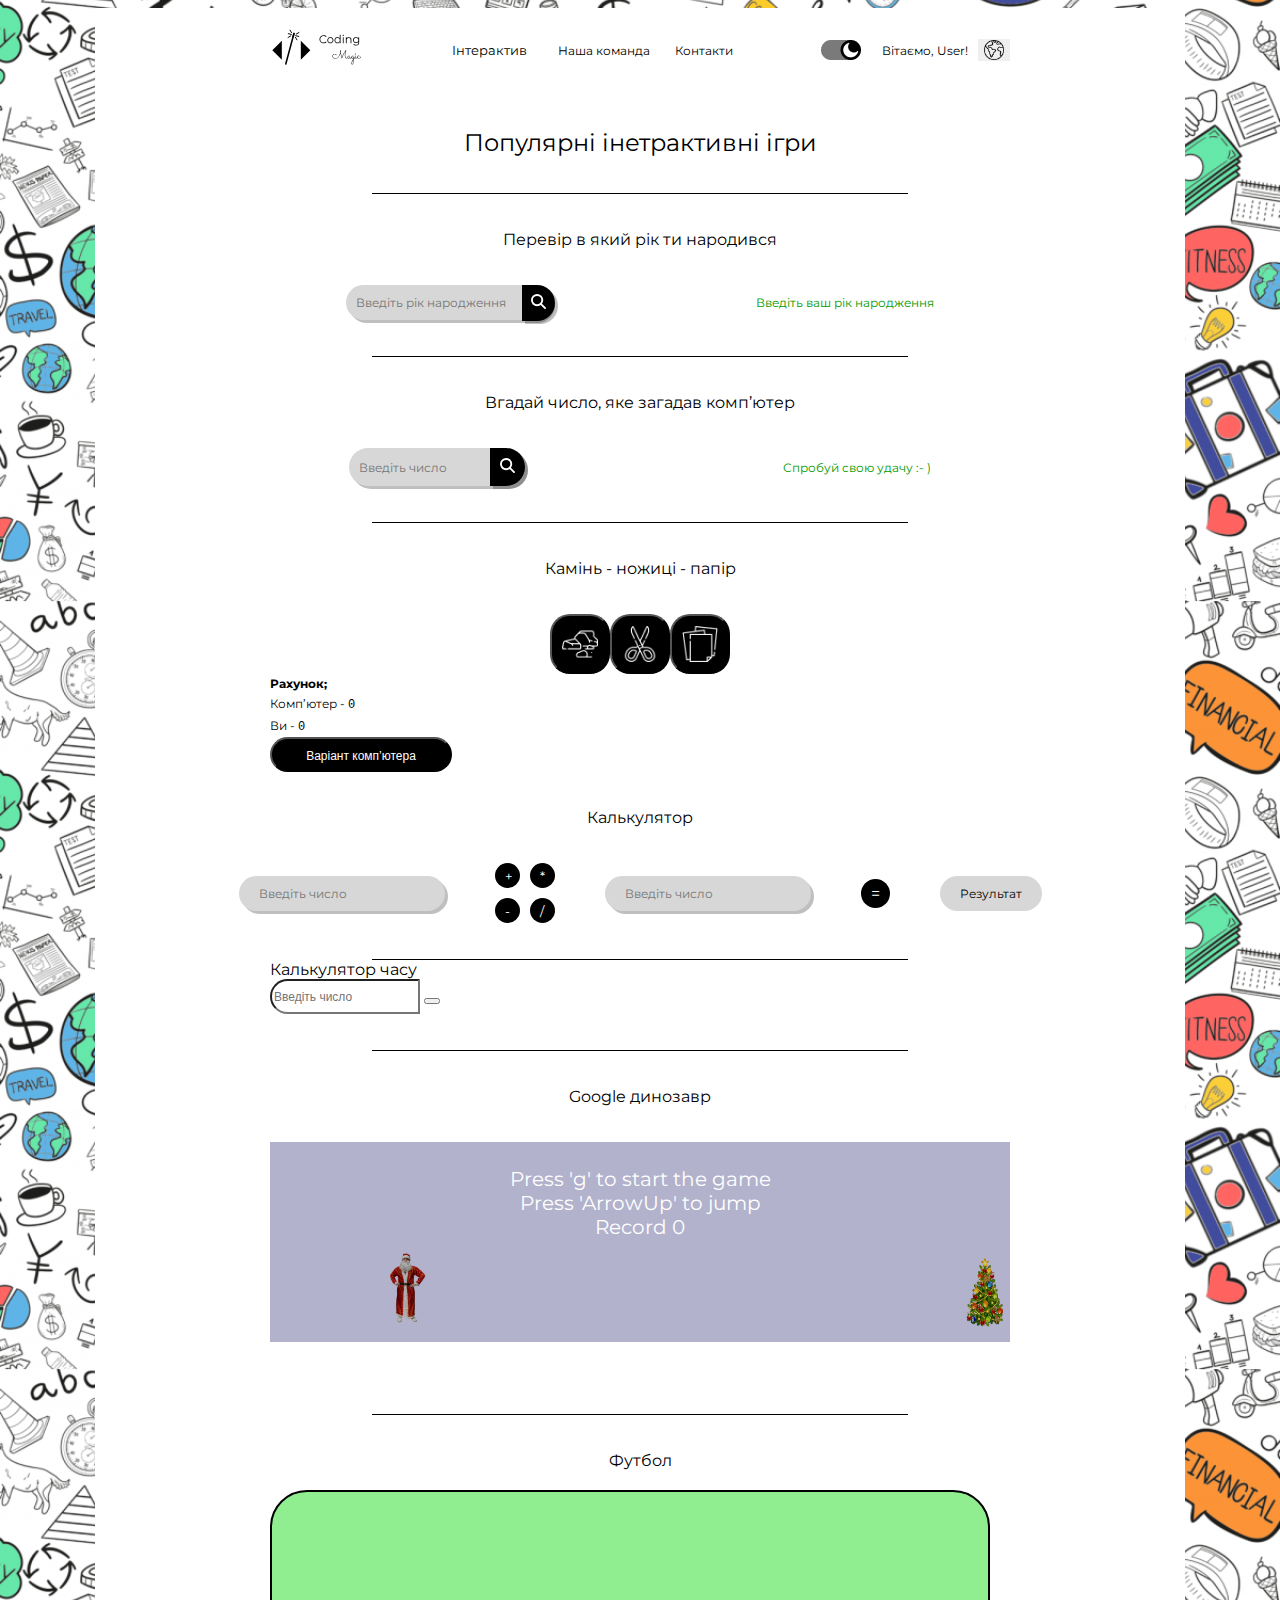
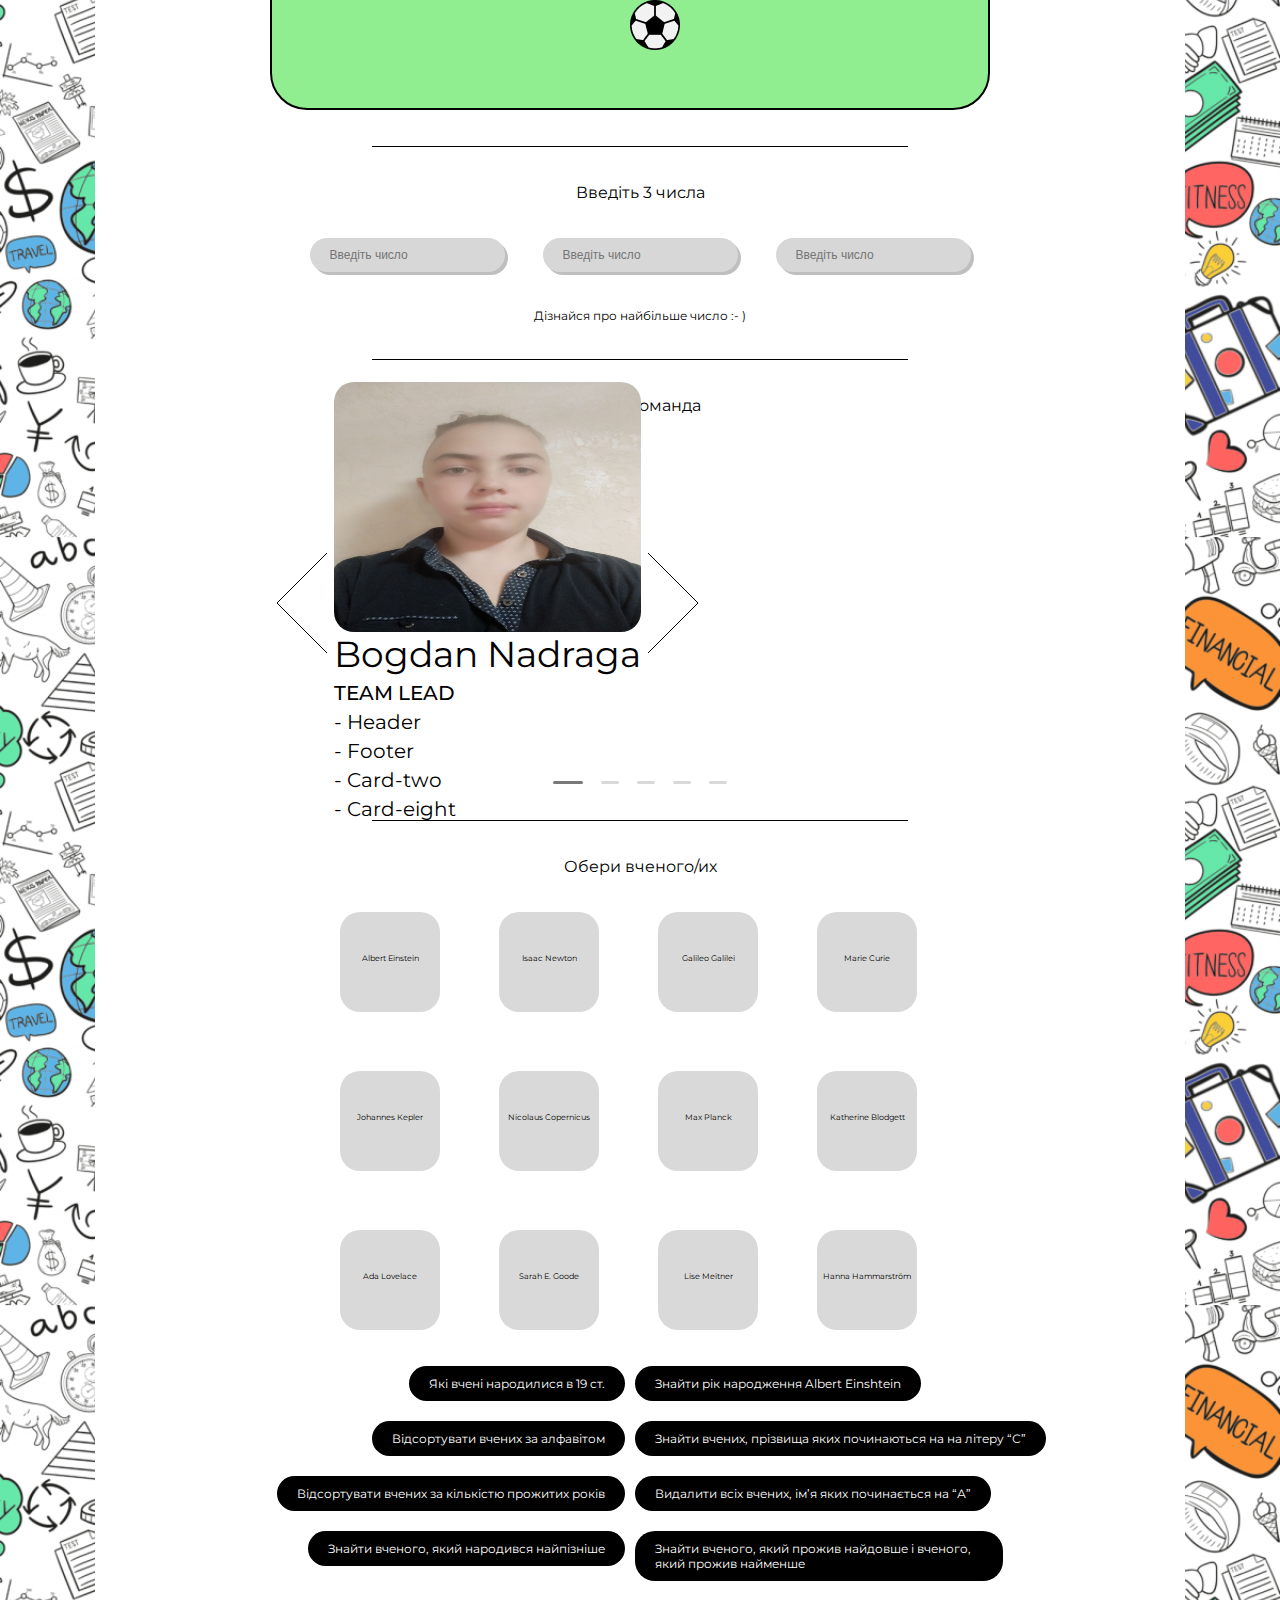
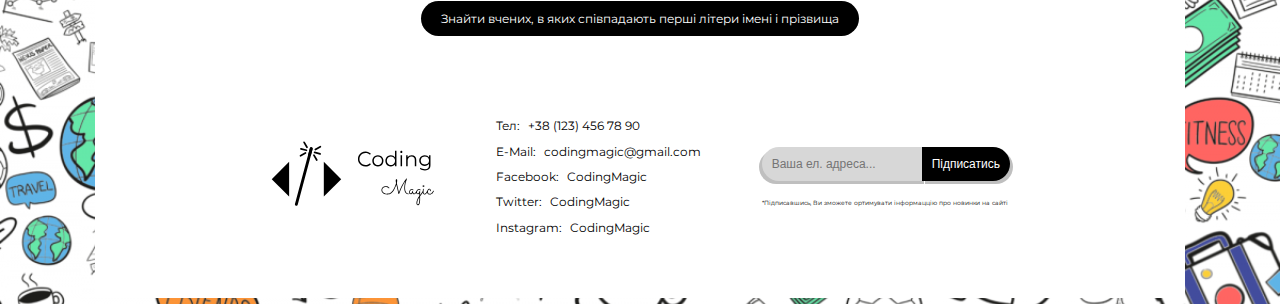
==== commit 930f2194: "hard work" ====
--- a/index.html
+++ b/index.html
@@ -11,7 +11,7 @@
       href="https://fonts.googleapis.com/css2?family=Montserrat:ital,wght@0,100..900;1,100..900&display=swap"
       rel="stylesheet"
     />
-    <link rel="stylesheet" href="/sass/index.css" />
+    <link rel="stylesheet" href="css/index.min.css" />
     <script type="module" src="/js/header.js"></script>
     <script type="module" src="/js/card-one.js"></script>
     <script type="module" src="/js/card-two.js"></script>
@@ -31,7 +31,7 @@
         <ul class="header__list">
           <li class="header__item">
             <a href="./index.html">
-              <svg class="logo" width="93px" height="38px">
+              <svg class="logo" width="93" height="38">
                 <use href="./images/symbol-defs.svg#icon-logo"></use>
               </svg>
             </a>
@@ -42,7 +42,9 @@
                 <button type="button" class="header__text">Інтерактив</button>
                 <ul class="header__select">
                   <li class="header__select-item">
-                    <a href="#" id="header-all" class="header__select-link">Усe</a>
+                    <a href="#" id="header-all" class="header__select-link"
+                      >Усe</a
+                    >
                   </li>
                   <li class="header__select-item">
                     <a href="#" id="header-nums" class="header__select-link"
@@ -62,7 +64,7 @@
                 </ul>
               </li>
               <li class="header__nav-item">
-                <a class="header__link" width="100px" href="index.html#card-nine"
+                <a class="header__link" href="index.html#card-nine"
                   >Наша команда</a
                 >
               </li>
@@ -74,16 +76,22 @@
           <li class="header__item">
             <div class="header__wrap">
               <button id="header-btn" class="header__btn">
-                <img width="40px" height="20px" id="header-theme" src="./images/dark-version.png" alt="">
+                <img
+                  width="40"
+                  height="20"
+                  id="header-theme"
+                  src="./images/dark-version.png"
+                  alt="image"
+                />
               </button>
               <p class="header__btn-text">Вітаємо, User!</p>
               <button type="button" class="header__open-modal" data-modal-open>
                 <img
-                  width="20px"
-                  height="20px"
+                  width="20"
+                  height="20"
                   class="header__img"
                   src="./images/earth.png"
-                  alt=""
+                  alt="image"
                 />
               </button>
               <div class="backdrop is-hidden" data-modal>
@@ -93,14 +101,18 @@
                     class="modal__close-button"
                     data-modal-close
                   >
-                    <svg width="15px" height="15px">
-                      <use href="./images/symbol-defs.svg#icon-close-modal"></use>
+                    <svg width="15" height="15">
+                      <use
+                        href="./images/symbol-defs.svg#icon-close-modal"
+                      ></use>
                     </svg>
                   </button>
                   <p class="modal__text">
-                    Привіт! <br />Ви потрапили на сайт інтерактивних ігор та завдань
+                    Привіт! <br />Ви потрапили на сайт інтерактивних ігор та
+                    завдань
                     <br />
-                    Надіємось, що вам сподобається і ви отримаєте позитивні емоції!
+                    Надіємось, що вам сподобається і ви отримаєте позитивні
+                    емоції!
                     <br />
                     Бажаємо Вам гарно провести час!
                   </p>
@@ -129,9 +141,14 @@
         <h3 class="card-one__text">Перевір в який рік ти народився</h3>
         <div class="card-one__wrap">
           <form class="card-one__form">
-            <input type="number" id="birthYear" class="card-one__input" placeholder="Введіть рік народження"/>
+            <input
+              type="number"
+              id="birthYear"
+              class="card-one__input"
+              placeholder="Введіть рік народження"
+            />
             <button id="checkButton" class="card-one__button">
-              <svg width="15px" height="15px">
+              <svg width="15" height="15">
                 <use href="./images/symbol-defs.svg#icon-lupa"></use>
               </svg>
             </button>
@@ -147,17 +164,17 @@
         <div class="card-two__content">
           <form class="card-two__form">
             <input
-            type="number"
-            id="card-two-input"
-            class="card-two__input"
-            placeholder="Введіть число"
-            required
-          />
-          <button class="card-two__btn" id="card-two-btn" type="button">
-            <svg width="15px" height="15px">
-              <use href="./images/symbol-defs.svg#icon-lupa"></use>
-            </svg>
-          </button>
+              type="number"
+              id="card-two-input"
+              class="card-two__input"
+              placeholder="Введіть число"
+              required
+            />
+            <button class="card-two__btn" id="card-two-btn" type="button">
+              <svg width="15" height="15">
+                <use href="./images/symbol-defs.svg#icon-lupa"></use>
+              </svg>
+            </button>
           </form>
           <p class="card-two__text">Спробуй свою удачу :- )</p>
         </div>
@@ -167,27 +184,37 @@
     <section class="card-three">
       <div class="container">
         <h2 class="card-three__text">Камінь - ножиці - папір</h2>
-    
+
         <div class="card-three__form">
           <button class="card-three__stone" id="card-three-stone" type="button">
             <img src="./images/stone.png" alt="камінь" />
           </button>
-          <button class="card-three__scissors" id="card-three-scissors" type="button">
+          <button
+            class="card-three__scissors"
+            id="card-three-scissors"
+            type="button"
+          >
             <img src="./images/scissors.png" alt="ножиці" />
           </button>
           <button class="card-three__paper" id="card-three-paper" type="button">
             <img src="./images/paper.png" alt="папір" />
           </button>
         </div>
-    
+
         <div class="card-three__list">
           <h3 class="card-three__item">Рахунок;</h3>
-          <p class="card-three__item">Комп’ютер - <samp id="card-three-item">0</samp></p>
-          <p class="card-three__item">Ви - <samp id="card-three-item">0</samp></p>
+          <p class="card-three__item">
+            Комп’ютер - <samp id="card-three-item">0</samp>
+          </p>
+          <p class="card-three__item">
+            Ви - <samp id="card-three-item">0</samp>
+          </p>
         </div>
         <h4 class="card-three__block" id="card-three-block"></h4>
-    
-        <button class="card-three__btn" id="card-three-btn">Варіант комп’ютера</button>
+
+        <button class="card-three__btn" id="card-three-btn">
+          Варіант комп’ютера
+        </button>
         <div class="card-three__line"></div>
       </div>
     </section>
@@ -226,17 +253,15 @@
     <section class="card-five">
       <div class="card-five__link container">
         <h2 class="card-five__title">Калькулятор часу</h2>
-    
-        <form action="">
+
+        <form>
           <input
             class="card-five__input"
             type="text"
             id="name"
             placeholder="Введіть число"
           />
-          <button class="card-five__btn">
-            <!-- <img class="card-five-icon" src="Group 104.png" alt="" /> -->
-          </button>
+          <button class="card-five__btn"></button>
           <div class="card-two__line"></div>
         </form>
       </div>
@@ -251,8 +276,8 @@
             <svg
               xmlns="http://www.w3.org/2000/svg"
               viewBox="0 0 50 50"
-              width="35px"
-              height="35px"
+              width="35"
+              height="35"
             >
               <path
                 d="M 25 2 A 1.0001 1.0001 0 1 0 25 4 C 36.609534 4 46 13.390466 46 25 C 46 36.609534 36.609534 46 25 46 C 13.390466 46 4 36.609534 4 25 C 4 18.307314 7.130711 12.364806 12 8.5195312 L 12 15 A 1.0001 1.0001 0 1 0 14 15 L 14 6.5507812 L 14 5 L 4 5 A 1.0001 1.0001 0 1 0 4 7 L 10.699219 7 C 5.4020866 11.214814 2 17.712204 2 25 C 2 37.690466 12.309534 48 25 48 C 37.690466 48 48 37.690466 48 25 C 48 12.309534 37.690466 2 25 2 z"
@@ -261,14 +286,8 @@
           </button>
         </div>
         <p class="dino-points"></p>
-        <img
-          class="dino-player"
-          src="./images/mykola.png"
-        />
-        <img
-          class="dino-cactus"
-          src="./images/tree.png"
-        />
+        <img class="dino-player" src="./images/mykola.png" alt="image" />
+        <img class="dino-cactus" src="./images/tree.png" alt="image" />
       </div>
     </section>
     <section class="card-seven">
@@ -311,233 +330,331 @@
         <div class="card-two__line"></div>
       </div>
     </section>
-    <section class="card-nine" id="card-nine">
-      <div class="container">
-      <h3>Наша команда</h3>
-      <div class="div-card">
-          <div class="one">
-              <!-- <img src="" alt=""> -->
-              <h4>Ім'я студента</h4>
-              <p>Інформація про роботу яку він виконав</p>
+    <section id="9" class="card-nine container">
+      <div class="border"></div>
+      <h2 class="card-nine__title">Наша команда</h2>
+      <div class="card-nine__div">
+        <button class="card-nine__button" id="prevBtn">
+          <svg
+            class="arrow"
+            width="52"
+            height="102"
+            viewBox="0 0 52 102"
+            fill="none"
+            xmlns="svg"
+          >
+            <path d="M51 1L1 51L51 101" stroke="black" />
+          </svg>
+        </button>
+
+        <div class="card-nine__slider">
+          <div class="slide active">
+            <div class="card-nine__img-wrap">
+              <img
+                src="/images/image copy 3.png"
+                height="250"
+                alt="bogdan"
+                class="images"
+              />
+            </div>
+            <div class="card-nine__text-wrap">
+              <div class="name-align">
+                <span class="name">Bogdan Nadraga</span>
+              </div>
+              <ul class="card-nine__list">
+                <li class="card-nine__item">
+                  <p class="card-nine__position">TEAM LEAD</p>
+                </li>
+                <li class="card-nine__item">
+                  <p class="card-nine__p">- Header</p>
+                </li>
+                <li>
+                  <p class="card-nine__p">- Footer</p>
+                </li>
+                <li>
+                  <p class="card-nine__p">- Card-two</p>
+                </li>
+                <li>
+                  <p class="card-nine__p">- Card-eight</p>
+                </li>
+              </ul>
+            </div>
           </div>
-          <div class="two">
-  <!--             <img src=""
-                   alt=""> -->
-              <h4>Ім'я студента</h4>
-              <p>Інформація про роботу яку він виконав</p>
-          </div>
-          <div class="three">
-  <!--             <img src=""
-                   alt=""> -->
-              <h4>Ім'я студента</h4>
-              <p>Інформація про роботу яку він виконав</p>
-          </div>
-          <div class="four">
-  <!--             <img src=""
-                   alt=""> -->
-              <h4>Ім'я студента</h4>
-              <p>Інформація про роботу яку він виконав</p>
-          </div>
-          <div class="five">
-  <!--             <img src=""
-                   alt=""> -->
-              <h4>Ім'я студента</h4>
-              <p>Інформація про роботу яку він виконав</p>
-          </div>
-          <div class="six">
-  <!--             <img src=""
-                   alt=""> -->
-              <h4>Ім'я студента</h4>
-              <p>Інформація про роботу яку він виконав</p>
-          </div>
-          <ul>
-              <li class="mini-line"></li>
-              <li class="mini-line"></li>
-              <li class="mini-line"></li>
-          </ul>
-          <button class="our-team-btn"></button>
-          <button class="our-team-btn"></button>
-          <div class="line"></div>
-      </div>
-      </div>
-  </section>
-  <section class="card-ten">
-    <div class="container">
-      <div class="card-two__line"></div>
-      <h2 class="card-ten__title">Обери вченого/их</h2>
-      <ul class="card-ten__list">
-        <li class="card-ten__item">
-          <p class="card-ten__text">Albert Einstein</p>
-        </li>
-        <li class="card-ten__item">
-          <p class="card-ten__text">Isaac Newton</p>
-        </li>
-        <li class="card-ten__item">
-          <p class="card-ten__text">Galileo Galilei</p>
-        </li>
-        <li class="card-ten__item">
-          <p class="card-ten__text">Marie Curie</p>
-        </li>
-        <li class="card-ten__item">
-          <p class="card-ten__text">Johannes Kepler</p>
-        </li>
-        <li class="card-ten__item">
-          <p class="card-ten__text">Nicolaus Copernicus</p>
-        </li>
-        <li class="card-ten__item">
-          <p class="card-ten__text">Max Planck</p>
-        </li>
-        <li class="card-ten__item">
-          <p class="card-ten__text">Katherine Blodgett</p>
-        </li>
-        <li class="card-ten__item">
-          <p class="card-ten__text">Ada Lovelace</p>
-        </li>
-        <li class="card-ten__item">
-          <p class="card-ten__text">Sarah E. Goode</p>
-        </li>
-        <li class="card-ten__item">
-          <p class="card-ten__text">Lise Meitner</p>
-        </li>
-        <li class="card-ten__item">
-          <p class="card-ten__text">Hanna Hammarström</p>
-        </li>
-      </ul>
-      <ul class="card-ten__button">
-        <li class="card-ten__wrap">
-          <ul class="card-ten__button-one">
-            <li class="card-ten__button-item">
-              <button class="card-ten__btn" id="btn1" type="button">
-                Які вчені народилися в 19 ст.
-              </button>
-            </li>
-            <li class="card-ten__button-item">
-              <button class="card-ten__btn" id="btn2" type="button">
-                Відсортувати вчених за алфавітом
-              </button>
-            </li>
-            <li class="card-ten__button-item">
-              <button class="card-ten__btn" id="btn3" type="button">
-                Відсортувати вчених за кількістю прожитих років
-              </button>
-            </li>
-            <li class="card-ten__button-item">
-              <button class="card-ten__btn" id="btn4" type="button">
-                Знайти вченого, який народився найпізніше
-              </button>
-            </li>
-          </ul>
-          <ul class="card-ten__button-two">
-            <li class="card-ten__button-item">
-              <button class="card-ten__btn" id="btn5" type="button">
-                Знайти рік народження Albert Einshtein
-              </button>
-            </li>
-            <li class="card-ten__button-item">
-              <button class="card-ten__btn" id="btn6" type="button">
-                Знайти вчених, прізвища яких починаються на на літеру “С”
-              </button>
-            </li>
-            <li class="card-ten__button-item">
-              <button class="card-ten__btn" id="btn7" type="button">
-                Видалити всіх вчених, ім’я яких починається на “А”
-              </button>
-            </li>
-            <li class="card-ten__button-item">
-              <button class="card-ten__btn" id="btn8" type="button">
-                Знайти вченого, який прожив найдовше і вченого, який прожив найменше
-              </button>
-            </li>
-          </ul>
-        </li>
-        <li class="card-ten__last-btn">
-          <button class="card-ten__btn" id="btn9" type="button">
-            Знайти вчених, в яких співпадають перші літери імені і прізвища
-          </button>
-        </li>
-      </ul>
-    </div>
-  </section>
-  <footer class="footer" id="footer">
-    <div class="container">
-      <ul class="footer__list">
-        <li class="footer__item">
-          <a href="./index.html">
-            <svg class="logo" width="165px" height="70px">
-              <use href="./images/symbol-defs.svg#icon-logo"></use>
-            </svg>
-          </a>
-        </li>
-        <li class="footer__item">
-          <ul class="footer__contact">
-            <li class="footer__contact-item">
-              <p class="footer__contact-text">Тел: </p>
-              <a class="footer__link" href="tel:+381234567890"
-                > +38 (123) 456 78 90</a
-              >
-            </li>
-            <li class="footer__contact-item">
-              <p class="footer__contact-text">E-Mail: </p>
-              <a class="footer__link" href="mailto:codingmagic@gmail.com"
-                > codingmagic@gmail.com</a
-              >
-            </li>
-            <li class="footer__contact-item">
-              <p class="footer__contact-text">Facebook: </p>
-              <a class="footer__link" href="#"> CodingMagic</a>
-            </li>
-            <li class="footer__contact-item">
-              <p class="footer__contact-text">Twitter: </p>
-              <a class="footer__link" href="#"> CodingMagic</a>
-            </li>
-            <li class="footer__contact-item">
-              <p class="footer__contact-text">Instagram: </p>
-              <a class="footer__link" href="#"> CodingMagic</a>
-            </li>
-          </ul>
-        </li>
-        <li class="footer__item">
-          <div class="footer__subscribe">
-            <form class="footer__form">
-              <input
-                type="email"
-                required
-                id="footer-input"
-                class="footer__input"
-                placeholder="Ваша ел. адреса..."
+          <div class="slide">
+            <div class="card-nine__img-wrap">
+              <img
+                src="/images/image copy 2.png"
+                height="250"
+                alt="roma"
+                class="images"
               />
-              <button
-                type="submit"
-                class="footer__btn"
-                footer-modal-open
-                id="footer-btn"
-              >
-                Підписатись
-              </button>
-            </form>
-            <div class="backdrop is-hidden" footer-modal>
-              <div class="footer-modal">
-                <button
-                  type="button"
-                  class="footer-modal__close-button"
-                  footer-modal-close
-                >
-                  <svg width="15px" height="15px">
-                    <use href="./images/symbol-defs.svg#icon-close-modal"></use>
-                  </svg>
-                </button>
-                <h2 class="footer-modal__title">Дякую за підписку!</h2>
-              </div>
-            </div>
-            <p class="footer__subtext">
-              *Підписавшись, Ви зможете ортимувати інформаццію про новинки на
-              сайті
+            </div>
+
+            <div class="name-align">
+              <span class="name">Roma</span>
+            </div>
+            <p class="card-nine__p">
+              SCRAM MASTER <br />
+              <br />
+              - ? <br />
+              - ?<br />
+              - ?
             </p>
           </div>
-        </li>
-      </ul>
-    </div>
-  </footer>
-                                          
+          <div class="slide">
+            <div class="card-nine__img-wrap">
+              <img
+                src="/images/image copy 4.png"
+                height="250"
+                alt="sofia"
+                class="images"
+              />
+            </div>
+
+            <div class="name-align">
+              <span class="name">Sofia</span>
+            </div>
+
+            <p class="card-nine__p">
+              - Dino game <br />
+              - Silder <br />
+            </p>
+          </div>
+          <div class="slide">
+            <div class="card-nine__img-wrap">
+              <img
+                src="/images/image.png"
+                height="250"
+                alt="daiil"
+                class="images"
+              />
+            </div>
+
+            <div class="name-align">
+              <span class="name">Daniil</span>
+            </div>
+            <p class="card-nine__p">- ? <br /></p>
+          </div>
+        </div>
+        <div class="slide">
+          <div class="card-nine__img-wrap">
+            <img
+              src="/images/image copy.png"
+              height="250"
+              alt="arthur"
+              class="images"
+            />
+          </div>
+          <div class="name-align">
+            <span class="name">Arthur</span>
+          </div>
+          <p class="card-nine__p">
+            - ? <br />
+            - ? <br />
+          </p>
+        </div>
+
+        <button class="card-nine__button" id="nextBtn">
+          <svg
+            class="arrow"
+            width="52"
+            height="102"
+            viewBox="0 0 52 102"
+            fill="none"
+            xmlns="http://www.w3.org/2000/svg"
+          >
+            <path d="M1 1L51 51L1 101" stroke="black" />
+          </svg>
+        </button>
+      </div>
+
+      <div class="mini-line">
+        <div class="line active"></div>
+        <div class="line"></div>
+        <div class="line"></div>
+        <div class="line"></div>
+        <div class="line"></div>
+      </div>
+    </section>
+    <section class="card-ten">
+      <div class="container">
+        <div class="card-two__line"></div>
+        <h2 class="card-ten__title">Обери вченого/их</h2>
+        <ul class="card-ten__list">
+          <li class="card-ten__item">
+            <p class="card-ten__text">Albert Einstein</p>
+          </li>
+          <li class="card-ten__item">
+            <p class="card-ten__text">Isaac Newton</p>
+          </li>
+          <li class="card-ten__item">
+            <p class="card-ten__text">Galileo Galilei</p>
+          </li>
+          <li class="card-ten__item">
+            <p class="card-ten__text">Marie Curie</p>
+          </li>
+          <li class="card-ten__item">
+            <p class="card-ten__text">Johannes Kepler</p>
+          </li>
+          <li class="card-ten__item">
+            <p class="card-ten__text">Nicolaus Copernicus</p>
+          </li>
+          <li class="card-ten__item">
+            <p class="card-ten__text">Max Planck</p>
+          </li>
+          <li class="card-ten__item">
+            <p class="card-ten__text">Katherine Blodgett</p>
+          </li>
+          <li class="card-ten__item">
+            <p class="card-ten__text">Ada Lovelace</p>
+          </li>
+          <li class="card-ten__item">
+            <p class="card-ten__text">Sarah E. Goode</p>
+          </li>
+          <li class="card-ten__item">
+            <p class="card-ten__text">Lise Meitner</p>
+          </li>
+          <li class="card-ten__item">
+            <p class="card-ten__text">Hanna Hammarström</p>
+          </li>
+        </ul>
+        <ul class="card-ten__button">
+          <li class="card-ten__wrap">
+            <ul class="card-ten__button-one">
+              <li class="card-ten__button-item">
+                <button class="card-ten__btn" id="btn1" type="button">
+                  Які вчені народилися в 19 ст.
+                </button>
+              </li>
+              <li class="card-ten__button-item">
+                <button class="card-ten__btn" id="btn2" type="button">
+                  Відсортувати вчених за алфавітом
+                </button>
+              </li>
+              <li class="card-ten__button-item">
+                <button class="card-ten__btn" id="btn3" type="button">
+                  Відсортувати вчених за кількістю прожитих років
+                </button>
+              </li>
+              <li class="card-ten__button-item">
+                <button class="card-ten__btn" id="btn4" type="button">
+                  Знайти вченого, який народився найпізніше
+                </button>
+              </li>
+            </ul>
+            <ul class="card-ten__button-two">
+              <li class="card-ten__button-item">
+                <button class="card-ten__btn" id="btn5" type="button">
+                  Знайти рік народження Albert Einshtein
+                </button>
+              </li>
+              <li class="card-ten__button-item">
+                <button class="card-ten__btn" id="btn6" type="button">
+                  Знайти вчених, прізвища яких починаються на на літеру “С”
+                </button>
+              </li>
+              <li class="card-ten__button-item">
+                <button class="card-ten__btn" id="btn7" type="button">
+                  Видалити всіх вчених, ім’я яких починається на “А”
+                </button>
+              </li>
+              <li class="card-ten__button-item">
+                <button class="card-ten__btn" id="btn8" type="button">
+                  Знайти вченого, який прожив найдовше і вченого, який прожив
+                  найменше
+                </button>
+              </li>
+            </ul>
+          </li>
+          <li class="card-ten__last-btn">
+            <button class="card-ten__btn" id="btn9" type="button">
+              Знайти вчених, в яких співпадають перші літери імені і прізвища
+            </button>
+          </li>
+        </ul>
+      </div>
+    </section>
+    <footer class="footer" id="footer">
+      <div class="container">
+        <ul class="footer__list">
+          <li class="footer__item">
+            <a href="./index.html">
+              <svg class="logo" width="165" height="70">
+                <use href="./images/symbol-defs.svg#icon-logo"></use>
+              </svg>
+            </a>
+          </li>
+          <li class="footer__item">
+            <ul class="footer__contact">
+              <li class="footer__contact-item">
+                <p class="footer__contact-text">Тел:</p>
+                <a class="footer__link" href="tel:+381234567890">
+                  +38 (123) 456 78 90</a
+                >
+              </li>
+              <li class="footer__contact-item">
+                <p class="footer__contact-text">E-Mail:</p>
+                <a class="footer__link" href="mailto:codingmagic@gmail.com">
+                  codingmagic@gmail.com</a
+                >
+              </li>
+              <li class="footer__contact-item">
+                <p class="footer__contact-text">Facebook:</p>
+                <a class="footer__link" href="#"> CodingMagic</a>
+              </li>
+              <li class="footer__contact-item">
+                <p class="footer__contact-text">Twitter:</p>
+                <a class="footer__link" href="#"> CodingMagic</a>
+              </li>
+              <li class="footer__contact-item">
+                <p class="footer__contact-text">Instagram:</p>
+                <a class="footer__link" href="#"> CodingMagic</a>
+              </li>
+            </ul>
+          </li>
+          <li class="footer__item">
+            <div class="footer__subscribe">
+              <form class="footer__form">
+                <input
+                  type="email"
+                  required
+                  id="footer-input"
+                  class="footer__input"
+                  placeholder="Ваша ел. адреса..."
+                />
+                <button
+                  type="submit"
+                  class="footer__btn"
+                  footer-modal-open
+                  id="footer-btn"
+                >
+                  Підписатись
+                </button>
+              </form>
+              <div class="backdrop is-hidden" footer-modal>
+                <div class="footer-modal">
+                  <button
+                    type="button"
+                    class="footer-modal__close-button"
+                    footer-modal-close
+                  >
+                    <svg width="15" height="15">
+                      <use
+                        href="./images/symbol-defs.svg#icon-close-modal"
+                      ></use>
+                    </svg>
+                  </button>
+                  <h2 class="footer-modal__title">Дякую за підписку!</h2>
+                </div>
+              </div>
+              <p class="footer__subtext">
+                *Підписавшись, Ви зможете ортимувати інформаццію про новинки на
+                сайті
+              </p>
+            </div>
+          </li>
+        </ul>
+      </div>
+    </footer>
   </body>
 </html>
--- a/css/index.min.css
+++ b/css/index.min.css
@@ -0,0 +1 @@
+html{scroll-behavior:smooth}body{-webkit-box-sizing:border-box;box-sizing:border-box;font-family:"Montserrat",sans-serif;background-image:url(../images/background.png);background-size:100%;background-position:center}.container{max-width:1090px;padding:0 175px;margin:0 auto;background-color:#fff;color:#000}.dark-theme{color:#fff;background-color:#8a8484}.dark-theme .pool{background-color:#4b804b}.dark-theme input{background-color:#5a5a5a;color:#fff}.dark-theme a{color:#fff}.dark-theme p{color:#fff}.dark-theme .modal{background-color:#363636}.dark-theme #result{color:#fff}.dark-theme h2{color:#fff}.dark-theme .footer-modal{background-color:#363636}.dark-theme .card-ten__item{background-color:#363636}.dark-theme .dino-points{color:#000;font-weight:700}.dark-theme .dino-container{background-color:#402ee0}.dark-theme .header__select-link{background-color:#363636}.dark-theme .header__select-link:hover{color:#363636}.dark-theme .header__select{border:1px solid #fff;background-color:#363636}.dark-theme .header__text{color:#fff}.dark-theme .logo{fill:#fff}.dark-theme .card-four__input{background-color:#5a5a5a;color:#fff}.light-theme{background-color:#fff;color:#000}input{font-size:12px}ul,ol{list-style:none;padding:0;margin:0}h1,h2,h3,h4,h5,h6,p{margin-bottom:0;margin-top:0}a{text-decoration:none;cursor:pointer}*,::after,::before{-webkit-box-sizing:border-box;box-sizing:border-box}img{display:block;width:100%}.header__link{font-size:12px;color:#000;display:block}.header__nav-item{font-size:12px;color:#000;display:block}.header__nav-item:not(:last-child){margin-right:25px}.header__btn-text{color:#000;font-size:12px;position:relative}.header__text{font-family:"Montserrat";background-color:rgba(0,0,0,0);border:none;display:-webkit-box;display:-ms-flexbox;display:flex;-webkit-box-align:center;-ms-flex-align:center;align-items:center}.header__svg{margin-left:8px}.header__select{display:none;font-size:12px;color:#000;position:absolute;top:80px;left:600px;border-radius:0 0 20px 20px;border-bottom:1px solid #000;border-left:1px solid #000;border-right:1px solid #000;background-color:#fff}.header__select-link{padding:10px 49px;display:-webkit-box;display:-ms-flexbox;display:flex;-webkit-box-pack:center;-ms-flex-pack:center;justify-content:center;font-size:12px;color:#000;-webkit-transition:background ease-in-out 200ms;transition:background ease-in-out 200ms}.header__select-link:hover{background-color:#f1f1f1}.header__select-link:last-child{border-radius:20px}.header__btn{background-color:rgba(0,0,0,0);border:none;cursor:pointer;margin-right:15px}.header__open-modal{margin-left:10px;border:none;cursor:pointer;background-color:transperent}.header__list{display:-webkit-box;display:-ms-flexbox;display:flex;-webkit-box-align:center;-ms-flex-align:center;align-items:center;-webkit-box-pack:justify;-ms-flex-pack:justify;justify-content:space-between;padding:21px 0}.header__nav{display:-webkit-box;display:-ms-flexbox;display:flex;-webkit-box-align:center;-ms-flex-align:center;align-items:center}.header__wrap{display:-webkit-box;display:-ms-flexbox;display:flex;-webkit-box-align:center;-ms-flex-align:center;align-items:center;-ms-flex-pack:distribute;justify-content:space-around}.backdrop{position:fixed;top:0;left:0;width:100%;height:100%;background-color:rgba(0,0,0,.2)}.backdrop.is-hidden{opacity:0;visibility:hidden;pointer-events:none}.modal{padding:30px;position:absolute;top:50%;left:50%;-webkit-transform:translate(-50%, -50%);transform:translate(-50%, -50%);width:576px;background-color:#fff;border-radius:20px;-webkit-box-shadow:0px 2px 1px 0px rgba(0,0,0,.2),0px 1px 1px 0px rgba(0,0,0,.14),0px 1px 3px 0px rgba(0,0,0,.12);box-shadow:0px 2px 1px 0px rgba(0,0,0,.2),0px 1px 1px 0px rgba(0,0,0,.14),0px 1px 3px 0px rgba(0,0,0,.12)}.modal__close-button{background-color:rgba(0,0,0,0);border:none;position:relative;left:499px;cursor:pointer}.modal__text{font-size:12px;text-align:center;margin-bottom:42px}.modal__label{font-size:12px;text-align:center;margin-bottom:18px}.modal__input{border-radius:20px;padding:10px 0 10px 10px;background-color:#d7d7d7;color:#7e7e7e;border:none;margin:0 auto;margin-bottom:18px;width:169px}.modal__btn{margin:0 auto;-webkit-box-shadow:3px 3px 0 0 rgba(0,0,0,.25);box-shadow:3px 3px 0 0 rgba(0,0,0,.25);border-radius:20px;padding:10px 20px;border:none;background-color:#000;color:#fff;display:-webkit-box;display:-ms-flexbox;display:flex;cursor:pointer;-webkit-box-pack:center;-ms-flex-pack:center;justify-content:center}.modal__form{display:-webkit-box;display:-ms-flexbox;display:flex;-webkit-box-orient:vertical;-webkit-box-direction:normal;-ms-flex-direction:column;flex-direction:column;background-image:url(../images/modal-hello.png);background-repeat:no-repeat;background-size:100%}.logo{fill:#000}.header__select{display:none}.header__select.visible{display:block}.card-one__title{font-size:24px;display:-webkit-box;display:-ms-flexbox;display:flex;-webkit-box-pack:center;-ms-flex-pack:center;justify-content:center;padding-top:36px;font-weight:400}.card-one__line{margin:0 auto;margin-top:36px;border:1px solid #000}.card-one__text{margin-top:36px;font-size:16px;display:-webkit-box;display:-ms-flexbox;display:flex;-webkit-box-pack:center;-ms-flex-pack:center;justify-content:center;font-weight:400}.card-one__input{border:none;border-radius:20px;padding:10px;padding-right:30px;background-color:#d7d7d7;-webkit-box-shadow:3px 3px 0 0 rgba(0,0,0,.25);box-shadow:3px 3px 0 0 rgba(0,0,0,.25);font-family:"Montserrat"}.card-one__button{cursor:pointer;margin-left:-30px;border:none;padding:9px;border-radius:0 20px 20px 0;background-color:#000;-webkit-box-shadow:3px 3px 0 0 rgba(0,0,0,.25);box-shadow:3px 3px 0 0 rgba(0,0,0,.25);margin-bottom:-1px;margin-right:50px}.card-one__form{display:-webkit-box;display:-ms-flexbox;display:flex;-webkit-box-align:center;-ms-flex-align:center;align-items:center}.card-one__wrap{display:-webkit-box;display:-ms-flexbox;display:flex;-webkit-box-align:center;-ms-flex-align:center;align-items:center;-ms-flex-pack:distribute;justify-content:space-around;margin-top:36px}#result{font-size:12px;color:#039900}.card-two__title{font-size:16px;font-weight:400;display:-webkit-box;display:-ms-flexbox;display:flex;-webkit-box-pack:center;-ms-flex-pack:center;justify-content:center;padding-top:36px;margin-bottom:36px}.card-two__input{border:none;border-radius:20px;padding:10px;padding-right:0px;background-color:#d7d7d7;-webkit-box-shadow:3px 3px 0 0 rgba(0,0,0,.25);box-shadow:3px 3px 0 0 rgba(0,0,0,.25);font-family:"Montserrat"}.card-two__form{display:-webkit-box;display:-ms-flexbox;display:flex;margin-right:100px}.card-two__btn{cursor:pointer;margin-left:-35px;border:none;padding:10px;border-radius:0 20px 20px 0;background-color:#000;-webkit-box-shadow:3px 3px 0 0 rgba(0,0,0,.25);box-shadow:3px 3px 0 0 rgba(0,0,0,.25)}.card-two__text{font-size:12px;color:#039900}.card-two__content{display:-webkit-box;display:-ms-flexbox;display:flex;-ms-flex-pack:distribute;justify-content:space-around;-webkit-box-align:center;-ms-flex-align:center;align-items:center}.card-two__line{width:536px;padding-top:36px;border-bottom:1px solid #000;margin:0 auto}.card-three__text{font-size:16px;color:#000;text-align:center;padding-top:36px;font-weight:400;margin-bottom:36px}.card-three__form{display:-webkit-box;display:-ms-flexbox;display:flex;-webkit-box-pack:center;-ms-flex-pack:center;justify-content:center;-webkit-box-align:center;-ms-flex-align:center;align-items:center}.card-three__stone{border-radius:20px;padding:10px;width:60px;height:60px;background:#000;cursor:pointer}.card-three__scissors{border-radius:20px;padding:10px;width:60px;height:60px;background:#000;cursor:pointer;right:38px;left:38px}.card-three__paper{border-radius:20px;padding:10px;width:60px;height:60px;background:#000;cursor:pointer}.card-three__item{font-size:12px;line-height:170%;color:#000}.card-three__block{font-size:12px;color:#039900}.card-three__btn{border-radius:20px;padding:10px 20px;width:182px;height:35px;background:#000;color:#fff;cursor:pointer;font-size:12px;color:#fff}.card-three__btn:hover{background-color:#fff;color:#000}.card-four__title{font-family:"Montserrat";display:-webkit-box;display:-ms-flexbox;display:flex;font-size:16px;font-weight:400;-webkit-box-pack:center;-ms-flex-pack:center;justify-content:center;margin-bottom:36px;padding-top:36px}.card-four__list{list-style:none;display:-webkit-box;display:-ms-flexbox;display:flex}.card-four__content{display:-webkit-box;display:-ms-flexbox;display:flex;-webkit-box-pack:center;-ms-flex-pack:center;justify-content:center;-webkit-box-align:center;-ms-flex-align:center;align-items:center;gap:50px}.card-four__operation{display:-webkit-box;display:-ms-flexbox;display:flex;-webkit-box-orient:vertical;-webkit-box-direction:normal;-ms-flex-direction:column;flex-direction:column}.card-four__operation:not(:last-child){margin-right:10px}.card-four__button{font-family:"Montserrat";cursor:pointer;width:25px;height:25px;background-color:#000;color:#fff;border:none;border-radius:100%;padding:5px 10px;-webkit-transition:background ease-in-out 250ms,border ease-in-out 250ms;transition:background ease-in-out 250ms,border ease-in-out 250ms}.card-four__button:not(:last-child){margin-bottom:10px}.card-four__button:hover{border:1px solid #000;color:#000;background-color:#fff}.card-four__input{padding:10px 20px;font-family:"Montserrat";border:none;background-color:#d7d7d7;border-radius:20px;font-size:12px}.card-four__input:not(:last-child){-webkit-box-shadow:3px 3px 0 0 rgba(0,0,0,.25);box-shadow:3px 3px 0 0 rgba(0,0,0,.25)}.card-four__span{padding:5px 10px;background-color:#000;color:#fff;border:none;border-radius:100%}.card-five-btn{border-radius:0 20px 20px 0;background-color:#000}.card-five__icon{border-top-right-radius:50px;border-bottom-right-radius:50px;width:30px;height:30px}.card-five__title{font-weight:400;font-size:16px;color:#000}.card-five__input{border-top-left-radius:50px;border-bottom-left-radius:50px;width:150px;height:35px}.dino{padding-bottom:36px;margin:0 auto}.dino-title{font-weight:400;font-size:16px;text-align:center;padding-top:36px}.dino-container{margin-top:36px;width:100%;height:200px;position:relative;overflow:hidden;background-repeat:repeat-x;background-position-y:bottom;background-color:#dfdfff}.dino-results{color:#fff;font-size:20px;text-align:center}.dino-but{fill:#fff;color:#fff;background-color:rgba(0,0,0,0);border:0;display:-webkit-box;display:-ms-flexbox;display:flex;-webkit-box-align:center;-ms-flex-align:center;align-items:center;-webkit-box-pack:justify;-ms-flex-pack:justify;justify-content:space-between;width:140px;font-size:20px;cursor:pointer;border:solid 2px;padding:10px;border-radius:15px;display:none}.dino-overlay{width:100%;height:100%;z-index:999;position:absolute;background-color:rgba(0,0,0,.2);display:-webkit-box;display:-ms-flexbox;display:flex;padding:25px;gap:20px;-webkit-box-orient:vertical;-webkit-box-direction:normal;-ms-flex-direction:column;flex-direction:column;-webkit-box-align:center;-ms-flex-align:center;align-items:center}.dino-points{right:0;position:absolute}.dino-player{width:70px;height:80px;-webkit-transition:all .2s;transition:all .2s;position:absolute;bottom:15px;left:100px}.dino-cactus{width:50px;height:70px;-webkit-transition:all .2s;transition:all .2s;position:absolute;bottom:15px;right:0}.pool{width:720px;height:220px;border-radius:37px;background-color:#90ee90;position:relative;border:2px solid #000;padding-bottom:36px}.card-seven__title{padding-top:36px;margin-bottom:20px;font-family:"Montserrat";font-weight:400;font-size:16px;color:#000;text-align:center}.ball{width:50px;height:50px;position:absolute;top:50%;left:50%;-webkit-transition:top .5s ease,left .5s ease;transition:top .5s ease,left .5s ease}.card-eight__title{padding-top:36px;font-size:16px;display:-webkit-box;display:-ms-flexbox;display:flex;-webkit-box-pack:center;-ms-flex-pack:center;justify-content:center;margin-bottom:36px;font-weight:400}.card-eight__content{display:-webkit-box;display:-ms-flexbox;display:flex;-webkit-box-pack:center;-ms-flex-pack:center;justify-content:center;margin-bottom:36px}.card-eight__input{border:none;border-radius:20px;padding:10px 20px;background-color:#d7d7d7;color:#7e7e7e;font-size:12px;-webkit-box-shadow:3px 3px 0 0 rgba(0,0,0,.25);box-shadow:3px 3px 0 0 rgba(0,0,0,.25)}.card-eight__input:not(:last-child){margin-right:38px}.card-eight__text{font-size:12px;display:-webkit-box;display:-ms-flexbox;display:flex;-webkit-box-pack:center;-ms-flex-pack:center;justify-content:center}.card-eight__line{width:536px;border-bottom:1px solid #000;margin:0 auto}.card-nine{background-color:#fff}.card-nine .border{display:-webkit-box;display:-ms-flexbox;display:flex;margin:0 auto;background-color:#000;width:536px;margin-bottom:36px}.card-nine__title{font-weight:400;font-size:16px;color:#000;margin:36px 0px;text-align:center}.card-nine__div{display:-webkit-box;display:-ms-flexbox;display:flex;height:300px;-webkit-box-align:center;-ms-flex-align:center;align-items:center}.card-nine__card-nine{margin:0px 115px;border-radius:20px;display:-webkit-box;display:-ms-flexbox;display:flex}.card-nine__button{cursor:pointer;background-color:rgba(0,0,0,0);border:none;height:100px}.card-nine__position{font-weight:500;font-size:20px;margin-top:5px}.card-nine__p{display:-webkit-box;display:-ms-flexbox;display:flex;-webkit-box-align:center;-ms-flex-align:center;align-items:center;font-weight:400;font-size:20px;color:#000;margin-top:5px}.slide{display:-webkit-box;display:-ms-flexbox;display:flex;-webkit-box-orient:vertical;-webkit-box-direction:normal;-ms-flex-direction:column;flex-direction:column}.card-nine__button:disabled{cursor:not-allowed}.slide{display:none}.slide.active{display:-webkit-box;display:-ms-flexbox;display:flex}.mini-line{display:-webkit-box;display:-ms-flexbox;display:flex;width:174px;-webkit-box-pack:justify;-ms-flex-pack:justify;justify-content:space-between;-webkit-box-align:baseline;-ms-flex-align:baseline;align-items:baseline;margin:0 auto;margin-top:30px}.line{width:18px;height:3px;border-radius:3px;background-color:#d9d9d9;-webkit-transition:width 250ms ease-in-out;transition:width 250ms ease-in-out}.line.active{width:30px;background-color:#797979}.images{border-radius:20px;display:-webkit-box;display:-ms-flexbox;display:flex;overflow:hidden}.card-nine__img-wrap{display:-webkit-box;display:-ms-flexbox;display:flex}.arrow{background-color:#fff;display:-webkit-box;display:-ms-flexbox;display:flex}.name{font-weight:400;font-size:36px;color:#000}.card-ten__title{font-weight:400;font-size:16px;color:#000;display:-webkit-box;display:-ms-flexbox;display:flex;-webkit-box-pack:center;-ms-flex-pack:center;justify-content:center;padding-top:36px;margin-bottom:36px}.card-ten__item{background-color:#d9d9d9;border-radius:20px;width:100px;height:100px}.card-ten__btn{font-size:12px;color:#fff;border-radius:20px;padding:10px 20px;background-color:#000;border:none;margin-bottom:20px;font-family:"Montserrat",sans-serif;display:-webkit-box;display:-ms-flexbox;display:flex;cursor:pointer}.card-ten__text{font-size:8px;line-height:170%;text-align:center;color:#000;margin-top:40px}.card-ten__list{display:-webkit-box;display:-ms-flexbox;display:flex;-ms-flex-wrap:wrap;flex-wrap:wrap;margin:0 auto;margin-bottom:36px;gap:59px;width:600px}.card-ten__button{display:-webkit-box;display:-ms-flexbox;display:flex;-ms-flex-wrap:wrap;flex-wrap:wrap;-webkit-box-orient:horizontal;-webkit-box-direction:normal;-ms-flex-direction:row;flex-direction:row;-webkit-box-pack:center;-ms-flex-pack:center;justify-content:center}.card-ten__button-one{display:-webkit-box;display:-ms-flexbox;display:flex;-webkit-box-orient:vertical;-webkit-box-direction:normal;-ms-flex-direction:column;flex-direction:column;width:400px;-webkit-box-align:end;-ms-flex-align:end;align-items:end}.card-ten__button-two{display:-webkit-box;display:-ms-flexbox;display:flex;-webkit-box-orient:vertical;-webkit-box-direction:normal;-ms-flex-direction:column;flex-direction:column;width:420px;-webkit-box-align:start;-ms-flex-align:start;align-items:start;margin-left:10px}.card-ten__wrap{display:-webkit-box;display:-ms-flexbox;display:flex;-webkit-box-pack:center;-ms-flex-pack:center;justify-content:center}#btn8{width:368px;text-align:start}.card-ten__last-btn{margin:0 auto}.footer__list{display:-webkit-box;display:-ms-flexbox;display:flex;-webkit-box-pack:justify;-ms-flex-pack:justify;justify-content:space-between;-webkit-box-align:center;-ms-flex-align:center;align-items:center}.footer__contact{padding:60px 0}.footer__contact-text{font-size:12px;line-height:170%;font-family:"Montserrat"}.footer__contact-item{display:-webkit-box;display:-ms-flexbox;display:flex}.footer__contact-item:not(:last-child){margin-bottom:5px}.footer__link{color:#000;font-size:12px;line-height:170%;margin-left:8px}.footer__input{font-size:12px;padding:10px 0px 10px 10px;background-color:#d7d7d7;color:#7e7e7e;border-radius:20px 0 0 20px;border:none;-webkit-box-shadow:-3px 3px 0 0 rgba(0,0,0,.25);box-shadow:-3px 3px 0 0 rgba(0,0,0,.25)}.footer__btn{font-size:12px;background-color:#000;color:#fff;border-radius:0 20px 20px 0;border:none;padding:10px;-webkit-box-shadow:3px 3px 0 0 rgba(0,0,0,.25);box-shadow:3px 3px 0 0 rgba(0,0,0,.25);cursor:pointer;margin-left:-5px}.footer__form{margin-bottom:18px;display:-webkit-box;display:-ms-flexbox;display:flex}.footer__subtext{font-size:6px}.footer-modal{padding:30px;position:absolute;top:50%;left:50%;-webkit-transform:translate(-50%, -50%);transform:translate(-50%, -50%);width:576px;background-color:#fff;border-radius:20px;-webkit-box-shadow:0px 2px 1px 0px rgba(0,0,0,.2),0px 1px 1px 0px rgba(0,0,0,.14),0px 1px 3px 0px rgba(0,0,0,.12);box-shadow:0px 2px 1px 0px rgba(0,0,0,.2),0px 1px 1px 0px rgba(0,0,0,.14),0px 1px 3px 0px rgba(0,0,0,.12)}.footer-modal__title{font-size:20px;text-align:center;background-image:url(../images/modal-thanks.png);background-repeat:no-repeat;background-size:80%;background-position:center;margin-top:24px;padding-bottom:100px}.footer-modal__close-button{background-color:rgba(0,0,0,0);border:none;position:relative;left:499px;cursor:pointer}/*# sourceMappingURL=index.min.css.map */